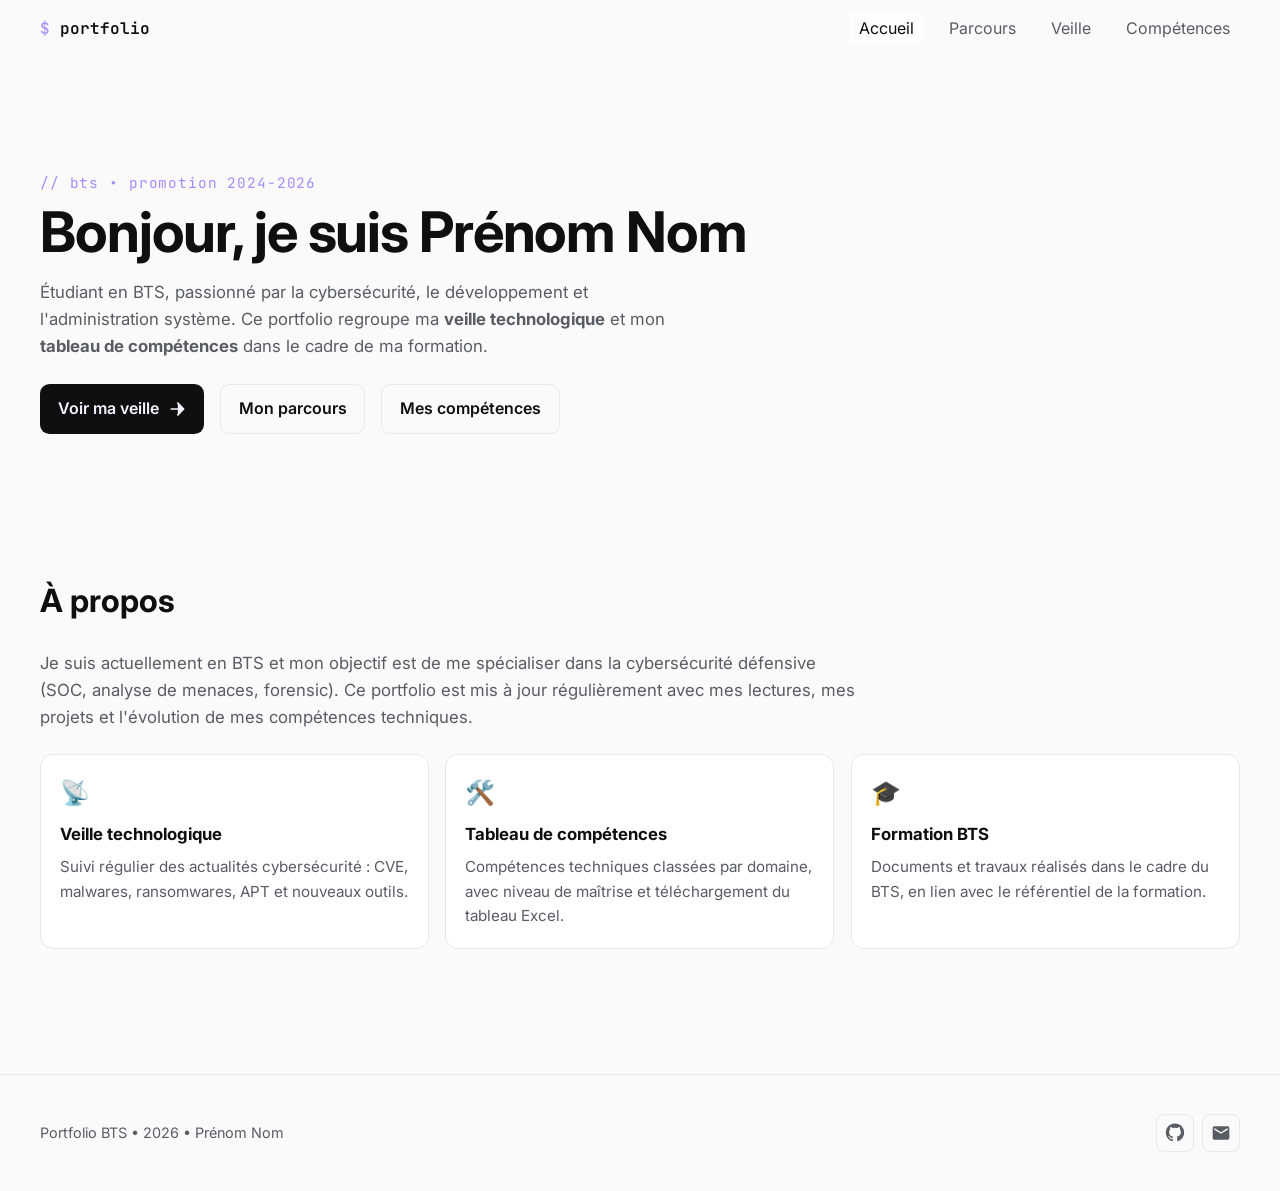
==== index.html @ cbd456f0 "Add files via upload" ====
<!DOCTYPE html>
<html lang="fr">
<head>
  <meta charset="utf-8">
  <meta name="viewport" content="width=device-width, initial-scale=1">
  <title>Portfolio BTS – Accueil</title>
  <meta name="description" content="Portfolio BTS SIO/CIEL – présentation, veille technologique et compétences.">
  <link href="https://fonts.googleapis.com/css2?family=Inter:wght@300;400;600;700&family=JetBrains+Mono:wght@400;600;700&display=swap" rel="stylesheet">
  <link rel="stylesheet" href="assets/css/style.css">
</head>
<body>
  <header class="site-header">
    <div class="container header-inner">
      <a class="brand" href="index.html">portfolio</a>
      <nav class="nav" aria-label="Navigation principale">
        <button class="nav-toggle" aria-expanded="false" aria-controls="nav-list" aria-label="Menu">☰</button>
        <ul id="nav-list" class="nav-list">
          <li><a class="active" href="index.html">Accueil</a></li>
          <li><a href="parcours.html">Parcours</a></li>
          <li><a href="veille.html">Veille</a></li>
          <li><a href="competences.html">Compétences</a></li>
        </ul>
      </nav>
    </div>
  </header>

  <main>
    <section class="section hero">
      <div class="container">
        <p class="kicker reveal">// bts • promotion 2024-2026</p>
        <h1 class="hero-title reveal">Bonjour, je suis <strong>Prénom Nom</strong></h1>
        <p class="hero-subtitle reveal delay-1">
          Étudiant en BTS, passionné par la cybersécurité, le développement et l'administration système.
          Ce portfolio regroupe ma <strong>veille technologique</strong> et mon <strong>tableau de compétences</strong>
          dans le cadre de ma formation.
        </p>
        <div class="hero-cta reveal delay-2">
          <a class="button" href="veille.html">
            Voir ma veille
            <svg class="icon" viewBox="0 0 24 24" aria-hidden="true"><path d="M5 12h14M13 5l7 7-7 7" stroke="currentColor" stroke-width="2" fill="none" stroke-linecap="round" stroke-linejoin="round"/></svg>
          </a>
          <a class="button-outline" href="parcours.html">
            Mon parcours
          </a>
          <a class="button-outline" href="competences.html">
            Mes compétences
          </a>
        </div>
      </div>
    </section>

    <section class="section">
      <div class="container">
        <h2 class="section-title reveal">À propos</h2>
        <p class="hero-subtitle reveal" style="max-width:75ch;">
          Je suis actuellement en BTS et mon objectif est de me spécialiser dans la cybersécurité défensive
          (SOC, analyse de menaces, forensic). Ce portfolio est mis à jour régulièrement avec
          mes lectures, mes projets et l'évolution de mes compétences techniques.
        </p>

        <div class="summary-grid">
          <article class="summary-card reveal">
            <span class="icon-emoji">📡</span>
            <h3>Veille technologique</h3>
            <p>Suivi régulier des actualités cybersécurité : CVE, malwares, ransomwares, APT et nouveaux outils.</p>
          </article>
          <article class="summary-card reveal delay-1">
            <span class="icon-emoji">🛠️</span>
            <h3>Tableau de compétences</h3>
            <p>Compétences techniques classées par domaine, avec niveau de maîtrise et téléchargement du tableau Excel.</p>
          </article>
          <article class="summary-card reveal delay-2">
            <span class="icon-emoji">🎓</span>
            <h3>Formation BTS</h3>
            <p>Documents et travaux réalisés dans le cadre du BTS, en lien avec le référentiel de la formation.</p>
          </article>
        </div>
      </div>
    </section>
  </main>

  <footer class="site-footer">
    <div class="container footer-inner">
      <p>Portfolio BTS • <span id="year"></span> • Prénom Nom</p>
      <ul class="footer-social" aria-label="Liens">
        <li>
          <a class="social-link" href="https://github.com/" target="_blank" rel="noopener noreferrer" aria-label="GitHub">
            <svg viewBox="0 0 24 24" class="icon" aria-hidden="true"><path d="M12 .5C5.73.5.99 5.24.99 11.52c0 4.86 3.16 8.98 7.55 10.43.55.1.76-.24.76-.54 0-.27-.01-1.17-.02-2.12-3.07.67-3.72-1.31-3.72-1.31-.5-1.26-1.23-1.6-1.23-1.6-.99-.68.08-.66.08-.66 1.1.08 1.68 1.13 1.68 1.13.98 1.68 2.58 1.19 3.21.9.1-.71.38-1.19.69-1.46-2.45-.28-5.02-1.22-5.02-5.43 0-1.2.43-2.18 1.13-2.95-.11-.28-.49-1.41.11-2.94 0 0 .92-.3 3.02 1.13a10.5 10.5 0 0 1 5.5 0c2.1-1.43 3.02-1.13 3.02-1.13.6 1.53.22 2.66.11 2.94.7.77 1.13 1.75 1.13 2.95 0 4.22-2.58 5.15-5.03 5.42.39.33.73.98.73 1.98 0 1.43-.01 2.58-.01 2.94 0 .3.2.64.77.53 4.38-1.45 7.54-5.56 7.54-10.42C23 5.24 18.27.5 12 .5Z"/></svg>
          </a>
        </li>
        <li>
          <a class="social-link" href="mailto:contact@example.com" aria-label="Email">
            <svg viewBox="0 0 24 24" class="icon" aria-hidden="true"><path d="M20 4H4a2 2 0 0 0-2 2v12a2 2 0 0 0 2 2h16a2 2 0 0 0 2-2V6a2 2 0 0 0-2-2Zm0 4-8 5L4 8V6l8 5 8-5v2Z"/></svg>
          </a>
        </li>
      </ul>
    </div>
  </footer>

  <script src="assets/js/main.js" defer></script>
</body>
</html>
---- assets/css/style.css ----
:root {
  --bg: #0f0f10;
  --surface: #171719;
  --surface-hover: #1e1e1e;
  --text: #e7e7e9;
  --muted: #a1a1aa;
  --border: #202025;
  --accent: #a855f7;
  --accent-contrast: #0a0a0b;
  color-scheme: dark light;
}

@media (prefers-color-scheme: light) {
  :root {
    --bg: #fafafa;
    --surface: #ffffff;
    --surface-hover: #f5f5f5;
    --text: #0f0f10;
    --muted: #585c63;
    --border: #e6e7eb;
    --accent: #a78bfa;
    --accent-contrast: #f5f3ff;
  }
}

* { box-sizing: border-box; }
html:focus-within { scroll-behavior: smooth; }

body {
  margin: 0;
  font-family: Inter, ui-sans-serif, system-ui, -apple-system, "Segoe UI", Roboto, sans-serif;
  line-height: 1.6;
  background: var(--bg);
  color: var(--text);
  -webkit-font-smoothing: antialiased;
}

img, svg { display: block; max-width: 100%; }

.container { width: min(1200px, 100% - 2rem); margin-inline: auto; }
.container.narrow { width: min(900px, 100% - 2rem); margin-inline: auto; }

.section { padding-block: clamp(2.5rem, 6vw, 5rem); }
.section-title { font-size: clamp(1.4rem, 1.2rem + 1vw, 2rem); margin: 0 0 1.5rem; }

/* Header */
.site-header {
  position: sticky;
  top: 0;
  z-index: 50;
  backdrop-filter: saturate(140%) blur(8px);
  background: color-mix(in oklab, var(--bg) 80%, transparent);
  border-bottom: 1px solid transparent;
  transition: border-bottom-color .2s ease;
}
.site-header.is-scrolled { border-bottom-color: var(--border); }
.header-inner {
  display: flex; align-items: center; justify-content: space-between; padding-block: 1rem;
}
.brand {
  color: var(--text); text-decoration: none; font-weight: 600;
  font-family: "JetBrains Mono", ui-monospace, monospace;
}
.brand::before { content: "$ "; color: var(--accent); opacity: .9; }

.nav-list { display: flex; gap: 1rem; list-style: none; padding: 0; margin: 0; }
.nav-list a { color: var(--muted); text-decoration: none; padding: .4rem .6rem; border-radius: .4rem; }
.nav-list a:hover, .nav-list a.active { color: var(--text); background: color-mix(in oklab, var(--surface) 70%, transparent); }
.nav-toggle { display: none; background: transparent; border: 1px solid var(--border); color: var(--text); padding: .4rem .6rem; border-radius: .4rem; cursor: pointer; }

@media (max-width: 720px) {
  .nav-toggle { display: inline-flex; align-items: center; justify-content: center; }
  .nav-list { position: absolute; right: 1rem; top: calc(100% + .5rem); background: var(--surface); border: 1px solid var(--border); border-radius: .6rem; padding: .5rem; display: none; flex-direction: column; min-width: 200px; }
  .nav-list.open { display: flex; }
}

/* Hero */
.hero { padding-block: clamp(3rem, 10vw, 7rem) clamp(2rem, 6vw, 4rem); position: relative; }
.hero-title { font-size: clamp(2rem, 2rem + 2vw, 3.5rem); line-height: 1.1; margin: 0 0 1rem; letter-spacing: -0.02em; }
.hero-subtitle { color: var(--muted); margin: 0 0 1.5rem; max-width: 60ch; font-size: 1.05rem; }
.hero-cta { display: flex; gap: 1rem; flex-wrap: wrap; }
.kicker {
  font-family: "JetBrains Mono", monospace;
  color: var(--accent); text-transform: lowercase; letter-spacing: .06em;
  margin: 0 0 .5rem; font-size: .9rem;
}

.button {
  background: var(--text); color: var(--accent-contrast); border: none;
  padding: .75rem 1.1rem; border-radius: .6rem; font-weight: 600;
  text-decoration: none; transition: transform .2s ease, background .2s ease;
  display: inline-flex; align-items: center; gap: .5rem;
}
.button:hover { transform: translateY(-1px); background: color-mix(in oklab, var(--text) 90%, var(--accent)); }
.button-outline {
  background: transparent; color: var(--text);
  border: 1px solid var(--border); padding: .7rem 1.1rem; border-radius: .6rem;
  font-weight: 600; text-decoration: none; display: inline-flex; align-items: center; gap: .5rem;
  transition: border-color .2s ease, background .2s ease;
}
.button-outline:hover { border-color: var(--accent); background: var(--surface-hover); }

/* About summary cards */
.summary-grid {
  display: grid; grid-template-columns: repeat(3, minmax(0,1fr)); gap: 1rem; margin-top: 1.5rem;
}
@media (max-width: 900px) { .summary-grid { grid-template-columns: 1fr; } }
.summary-card {
  background: var(--surface); border: 1px solid var(--border);
  border-radius: .8rem; padding: 1.2rem;
  transition: border-color .2s ease, transform .2s ease;
}
.summary-card:hover { border-color: color-mix(in oklab, var(--border), var(--accent)); transform: translateY(-2px); }
.summary-card h3 { margin: 0 0 .5rem; font-size: 1.05rem; }
.summary-card p { margin: 0; color: var(--muted); font-size: .95rem; }
.summary-card .icon-emoji { font-size: 1.5rem; margin-bottom: .5rem; display: block; }

/* Footer */
.site-footer { padding-block: 2rem; border-top: 1px solid var(--border); color: var(--muted); font-size: .9rem; margin-top: 3rem; }
.footer-inner { display: flex; align-items: center; justify-content: space-between; gap: 1rem; flex-wrap: wrap; }
.footer-social { list-style: none; display: flex; gap: .5rem; margin: 0; padding: 0; }
.social-link {
  width: 38px; height: 38px; display: inline-flex; align-items: center; justify-content: center;
  border: 1px solid var(--border); border-radius: .5rem; color: var(--muted);
  text-decoration: none; transition: border-color .2s ease, color .2s ease, transform .2s ease;
}
.social-link:hover { color: var(--text); border-color: var(--accent); transform: translateY(-1.5px); }
.icon { width: 20px; height: 20px; }
.icon path { fill: currentColor; }

/* === VEILLE PAGE === */
.veille-intro { color: var(--muted); max-width: 70ch; margin: 0 0 1rem; }

.filters { display: flex; gap: .5rem; flex-wrap: wrap; margin: 1.5rem 0; }
.filter-btn {
  background: transparent; color: var(--muted); border: 1px solid var(--border);
  padding: .4rem .9rem; border-radius: 999px; font-size: .85rem; cursor: pointer;
  font-family: "JetBrains Mono", monospace; transition: all .2s ease;
}
.filter-btn:hover { color: var(--text); border-color: var(--accent); }
.filter-btn.active { color: var(--accent-contrast); background: var(--accent); border-color: var(--accent); }

.news-grid { display: grid; grid-template-columns: repeat(2, minmax(0,1fr)); gap: 1.25rem; }
@media (max-width: 900px) { .news-grid { grid-template-columns: 1fr; } }

.news-card {
  background: var(--surface); border: 1px solid var(--border);
  border-radius: .8rem; padding: 1.25rem; display: flex; flex-direction: column;
  transition: border-color .2s ease, transform .2s ease;
}
.news-card:hover { border-color: color-mix(in oklab, var(--border), var(--accent)); transform: translateY(-2px); }
.news-meta { display: flex; gap: .75rem; align-items: center; margin-bottom: .5rem; flex-wrap: wrap; }
.news-date { font-family: "JetBrains Mono", monospace; font-size: .8rem; color: var(--muted); }
.news-tag {
  font-family: "JetBrains Mono", monospace; font-size: .7rem;
  text-transform: uppercase; letter-spacing: .05em;
  padding: .2rem .55rem; border-radius: 999px;
  border: 1px solid var(--border); color: var(--muted);
}
.news-tag.cve { border-left: 2px solid #dc2626; }
.news-tag.malware { border-left: 2px solid #ea580c; }
.news-tag.ransomware { border-left: 2px solid #f59e0b; }
.news-tag.apt { border-left: 2px solid #a855f7; }
.news-tag.outil { border-left: 2px solid #10b981; }
.news-tag.actualite { border-left: 2px solid #3b82f6; }

.news-card h3 { margin: 0 0 .5rem; font-size: 1.1rem; line-height: 1.35; }
.news-card p { margin: 0 0 1rem; color: var(--muted); font-size: .95rem; flex: 1; }
.news-source {
  display: inline-flex; align-items: center; gap: .35rem;
  color: var(--accent); text-decoration: none; font-size: .9rem; font-weight: 600;
  margin-top: auto;
}
.news-source:hover { text-decoration: underline; }

/* === COMPETENCES PAGE === */
.competences-actions { display: flex; gap: .75rem; flex-wrap: wrap; margin: 1.5rem 0 2rem; }

.skills-table-wrap { overflow-x: auto; border: 1px solid var(--border); border-radius: .8rem; background: var(--surface); }
.skills-table { width: 100%; border-collapse: collapse; font-size: .95rem; }
.skills-table thead { background: color-mix(in oklab, var(--bg) 70%, var(--surface)); }
.skills-table th {
  text-align: left; padding: .9rem 1rem; font-weight: 600;
  font-family: "JetBrains Mono", monospace; font-size: .85rem;
  text-transform: uppercase; letter-spacing: .05em; color: var(--muted);
  border-bottom: 1px solid var(--border);
}
.skills-table td { padding: .85rem 1rem; border-bottom: 1px solid var(--border); vertical-align: top; }
.skills-table tbody tr:last-child td { border-bottom: none; }
.skills-table tbody tr:hover { background: color-mix(in oklab, var(--surface-hover) 50%, transparent); }

.skill-name { font-weight: 600; color: var(--text); }
.skill-cat {
  display: inline-block; padding: .15rem .55rem; border-radius: 999px;
  border: 1px solid var(--border); font-family: "JetBrains Mono", monospace;
  font-size: .75rem; color: var(--muted); white-space: nowrap;
}
.skill-cat.systeme { border-left: 2px solid #3b82f6; }
.skill-cat.reseau { border-left: 2px solid #10b981; }
.skill-cat.dev { border-left: 2px solid #a855f7; }
.skill-cat.secu { border-left: 2px solid #dc2626; }
.skill-cat.bdd { border-left: 2px solid #f59e0b; }
.skill-cat.outil { border-left: 2px solid #14b8a6; }

.level-bar { display: flex; align-items: center; gap: .6rem; }
.level-dots { display: inline-flex; gap: 3px; }
.level-dot {
  width: 14px; height: 8px; border-radius: 2px;
  background: color-mix(in oklab, var(--border) 80%, transparent);
}
.level-dot.filled { background: var(--accent); }
.level-text { font-family: "JetBrains Mono", monospace; font-size: .75rem; color: var(--muted); min-width: 60px; }

@media (max-width: 700px) {
  .skills-table th, .skills-table td { padding: .65rem .6rem; font-size: .85rem; }
  .level-text { display: none; }
}

/* === PARCOURS PAGE === */
.timeline {
  position: relative;
  margin: 2rem 0 0;
  padding-left: 2rem;
  border-left: 2px solid var(--border);
}
.timeline-item {
  position: relative;
  padding: 0 0 2rem 1.5rem;
}
.timeline-item:last-child { padding-bottom: 0; }
.timeline-item::before {
  content: "";
  position: absolute;
  left: -2.55rem;
  top: .35rem;
  width: 14px; height: 14px;
  border-radius: 50%;
  background: var(--bg);
  border: 3px solid var(--accent);
  box-shadow: 0 0 0 4px color-mix(in oklab, var(--accent) 18%, transparent);
}
.timeline-item.current::before {
  background: var(--accent);
  animation: pulse 2.4s ease-in-out infinite;
}
@keyframes pulse {
  0%, 100% { box-shadow: 0 0 0 4px color-mix(in oklab, var(--accent) 18%, transparent); }
  50%      { box-shadow: 0 0 0 9px color-mix(in oklab, var(--accent) 8%, transparent); }
}
.timeline-date {
  font-family: "JetBrains Mono", monospace;
  font-size: .8rem;
  color: var(--accent);
  text-transform: uppercase;
  letter-spacing: .05em;
  margin: 0 0 .35rem;
}
.timeline-title { margin: 0 0 .25rem; font-size: 1.15rem; }
.timeline-place { color: var(--muted); font-size: .9rem; margin: 0 0 .65rem; font-style: italic; }
.timeline-desc { margin: 0 0 .65rem; color: var(--text); font-size: .95rem; line-height: 1.6; }
.timeline-tags { display: flex; flex-wrap: wrap; gap: .4rem; list-style: none; padding: 0; margin: .5rem 0 0; }
.timeline-tags li {
  font-family: "JetBrains Mono", monospace;
  font-size: .72rem;
  border: 1px solid var(--border);
  color: var(--muted);
  padding: .2rem .55rem;
  border-radius: 999px;
}

.parcours-tabs {
  display: flex; gap: .5rem; flex-wrap: wrap; margin: 1.5rem 0;
  border-bottom: 1px solid var(--border);
}
.tab-btn {
  background: transparent; color: var(--muted); border: none;
  padding: .65rem 1rem; cursor: pointer;
  font-family: "JetBrains Mono", monospace; font-size: .85rem;
  border-bottom: 2px solid transparent; margin-bottom: -1px;
  transition: color .2s ease, border-color .2s ease;
}
.tab-btn:hover { color: var(--text); }
.tab-btn.active { color: var(--accent); border-bottom-color: var(--accent); }

.tab-panel { display: none; }
.tab-panel.active { display: block; animation: fadeIn .3s ease; }
@keyframes fadeIn { from { opacity: 0; transform: translateY(6px); } to { opacity: 1; transform: none; } }

/* Reveal animations */
.reveal { opacity: 0; transform: translateY(12px); will-change: transform, opacity; }
.reveal.in-view { opacity: 1; transform: translateY(0); transition: transform .6s cubic-bezier(.22,1,.36,1), opacity .6s ease; }
.delay-1 { transition-delay: .08s; }
.delay-2 { transition-delay: .16s; }

@media (prefers-reduced-motion: reduce) {
  html:focus-within { scroll-behavior: auto; }
  .reveal, .reveal.in-view { opacity: 1; transform: none; transition: none; }
}
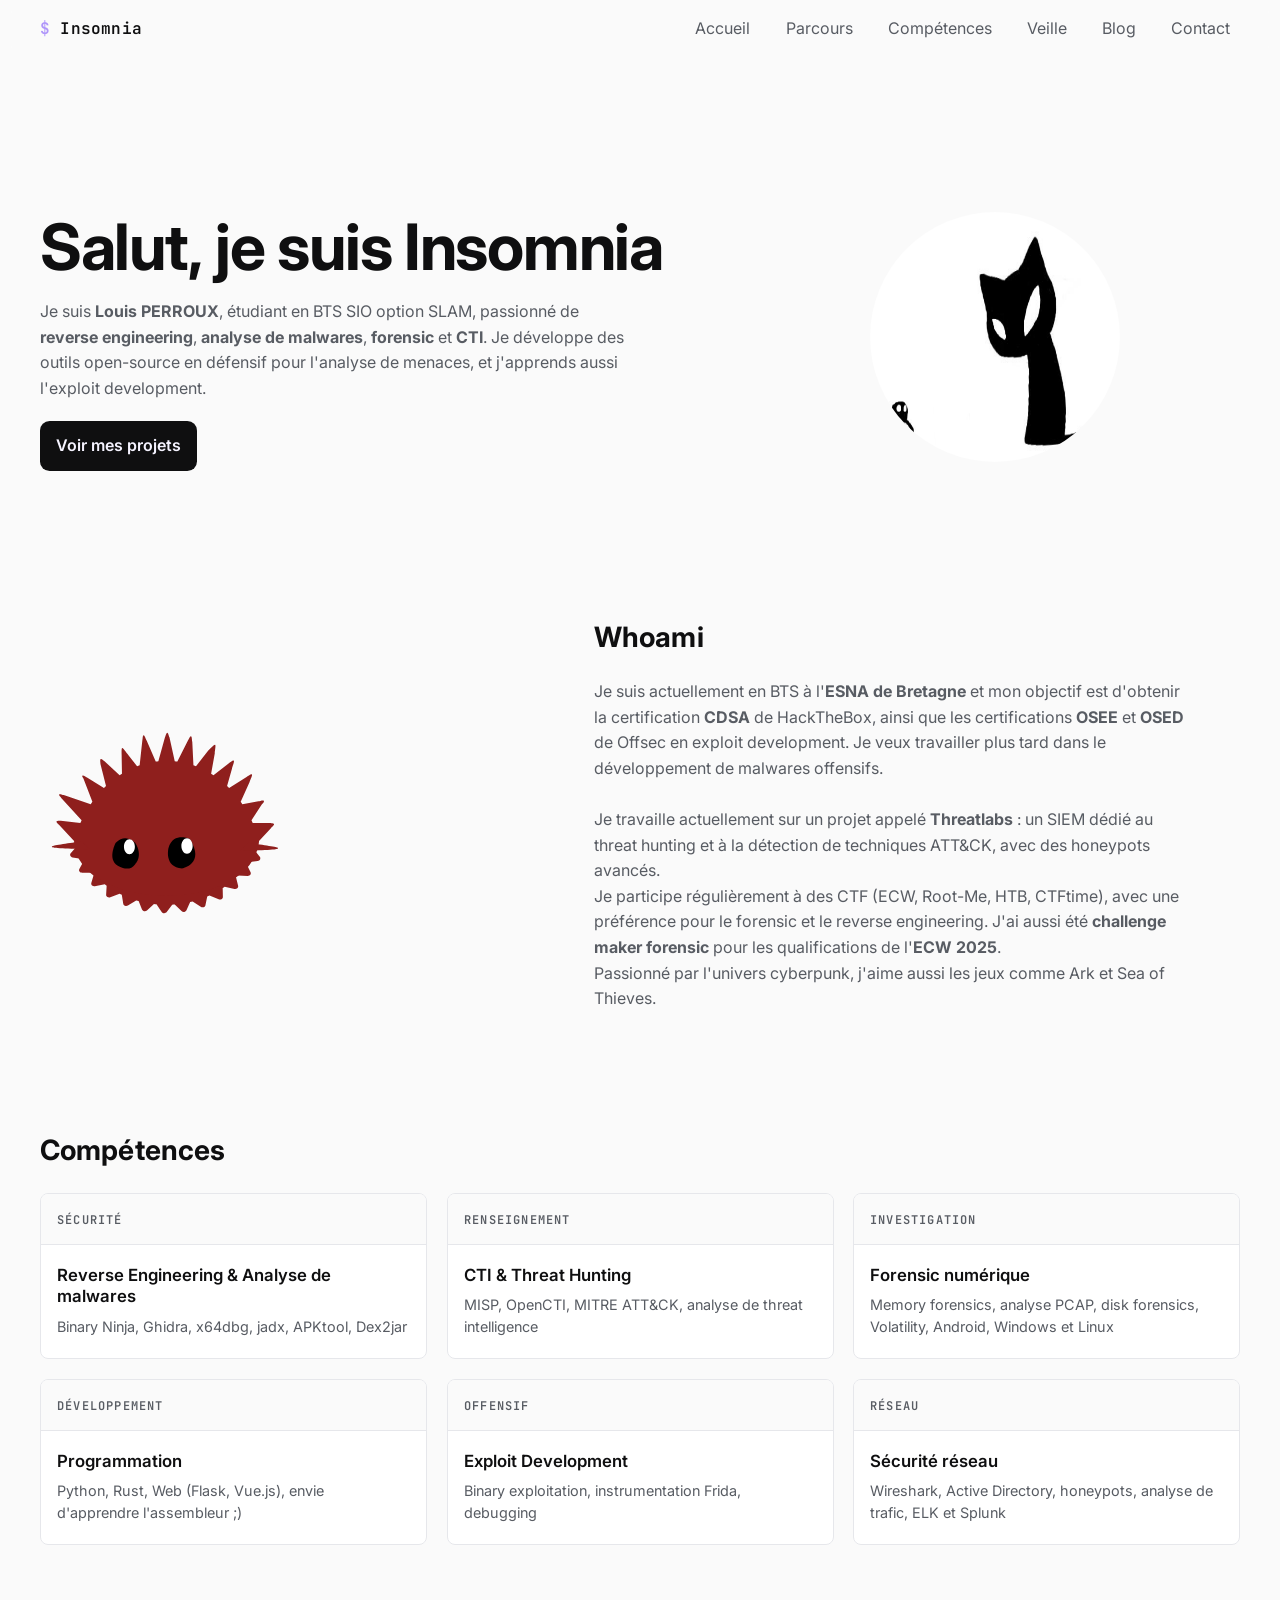
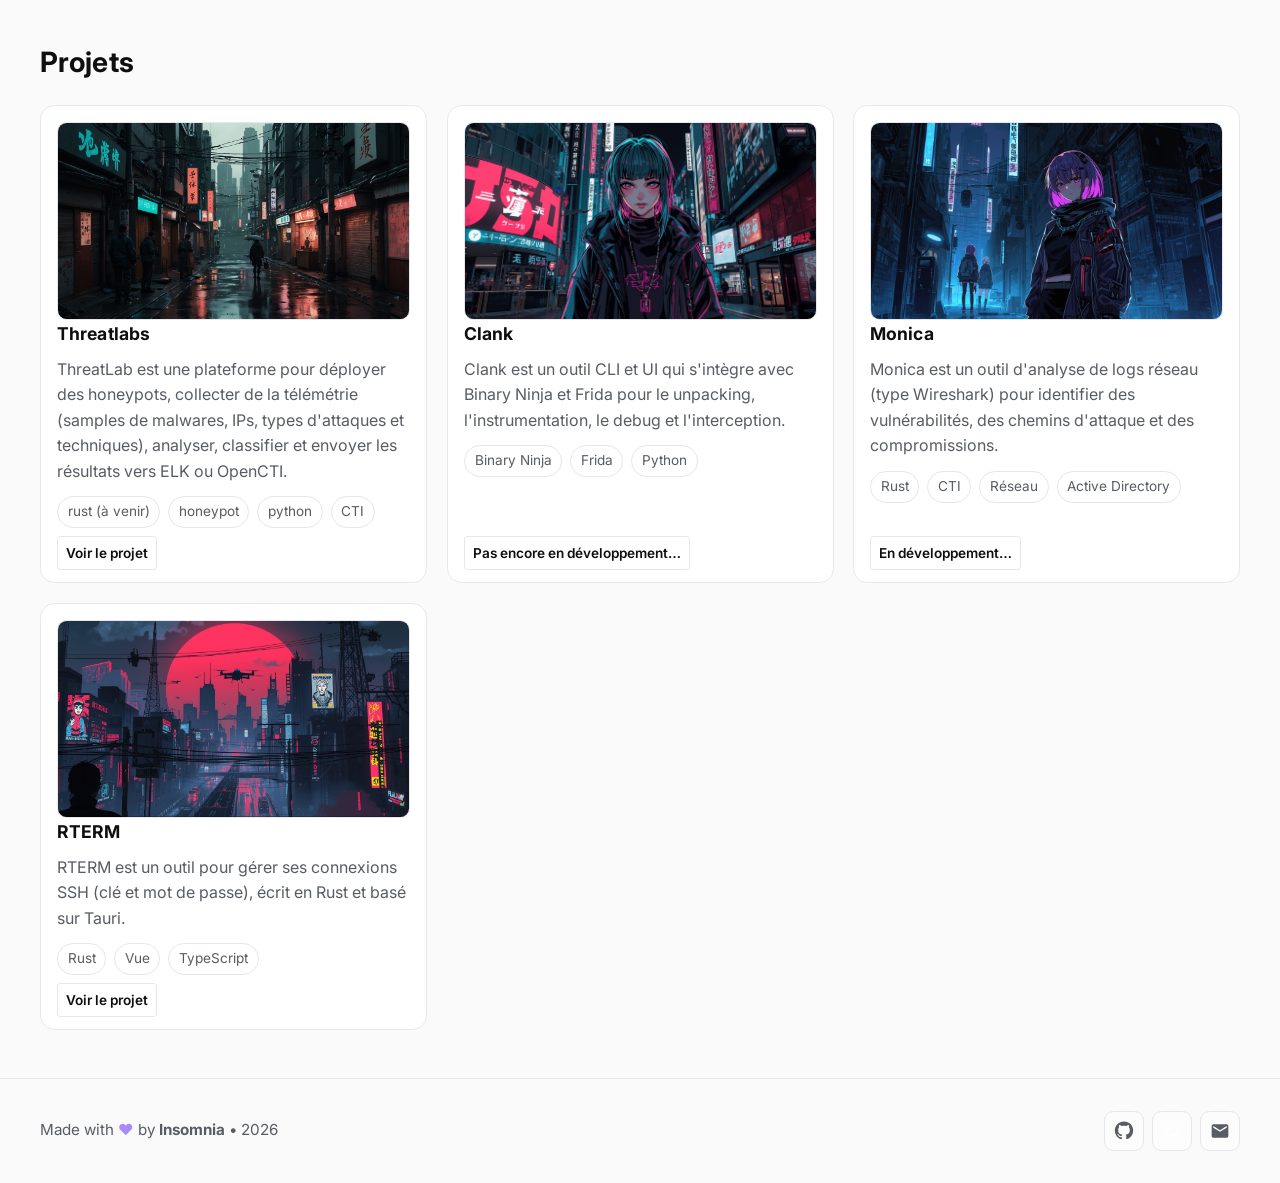
==== commit 50be9ef8: "feat: refonte FR + veille RSS automatisée - Refonte complète du portfolio basée sur 0xinsomnia.me, e" ====
--- a/index.html
+++ b/index.html
@@ -3,97 +3,210 @@
 <head>
   <meta charset="utf-8">
   <meta name="viewport" content="width=device-width, initial-scale=1">
-  <title>Portfolio BTS – Accueil</title>
-  <meta name="description" content="Portfolio BTS SIO/CIEL – présentation, veille technologique et compétences.">
+  <title>Portfolio – Louis PERROUX</title>
+  <meta name="description" content="Portfolio BTS SIO de Louis PERROUX – cybersécurité, reverse engineering, forensic, développement.">
+  <link rel="icon" href="assets/favicon.svg" type="image/svg+xml">
   <link href="https://fonts.googleapis.com/css2?family=Inter:wght@300;400;600;700&family=JetBrains+Mono:wght@400;600;700&display=swap" rel="stylesheet">
   <link rel="stylesheet" href="assets/css/style.css">
 </head>
 <body>
   <header class="site-header">
     <div class="container header-inner">
-      <a class="brand" href="index.html">portfolio</a>
+      <a class="brand" href="index.html" aria-label="Accueil">Insomnia</a>
       <nav class="nav" aria-label="Navigation principale">
         <button class="nav-toggle" aria-expanded="false" aria-controls="nav-list" aria-label="Menu">☰</button>
         <ul id="nav-list" class="nav-list">
-          <li><a class="active" href="index.html">Accueil</a></li>
+          <li><a href="index.html">Accueil</a></li>
           <li><a href="parcours.html">Parcours</a></li>
+          <li><a href="competences.html">Compétences</a></li>
           <li><a href="veille.html">Veille</a></li>
-          <li><a href="competences.html">Compétences</a></li>
+          <li><a href="blog.html">Blog</a></li>
+          <li><a href="mailto:insomnia@0xinsomnia.me">Contact</a></li>
         </ul>
       </nav>
     </div>
   </header>
 
-  <main>
-    <section class="section hero">
-      <div class="container">
-        <p class="kicker reveal">// bts • promotion 2024-2026</p>
-        <h1 class="hero-title reveal">Bonjour, je suis <strong>Prénom Nom</strong></h1>
+  <section id="hero" class="section hero flex-row">
+    <div class="container">
+      <h1 class="hero-title reveal" data-animate="letters">Salut, je suis Insomnia</h1>
+      <p class="hero-subtitle reveal delay-1">
+        Je suis <strong>Louis PERROUX</strong>, étudiant en BTS SIO option SLAM, passionné de
+        <strong>reverse engineering</strong>, <strong>analyse de malwares</strong>,
+        <strong>forensic</strong> et <strong>CTI</strong>. Je développe des outils open-source
+        en défensif pour l'analyse de menaces, et j'apprends aussi l'exploit development.
+      </p>
+      <div class="hero-cta reveal delay-2">
+        <a class="button" href="#work">Voir mes projets</a>
+      </div>
+    </div>
+    <img src="assets/img/black-cat-gif-downsized_large-4.gif" alt="Insomnia" loading="lazy" class="hero-avatar">
+  </section>
+
+  <section id="Whoami" class="section whoami-section">
+    <div class="container whoami-container">
+      <img src="assets/img/corro.svg" alt="corro" loading="lazy" class="whoami-avatar">
+      <div class="whoami-content">
+        <h2 class="section-title">Whoami</h2>
         <p class="hero-subtitle reveal delay-1">
-          Étudiant en BTS, passionné par la cybersécurité, le développement et l'administration système.
-          Ce portfolio regroupe ma <strong>veille technologique</strong> et mon <strong>tableau de compétences</strong>
-          dans le cadre de ma formation.
+          Je suis actuellement en BTS à l'<strong>ESNA de Bretagne</strong> et mon objectif est d'obtenir
+          la certification <strong>CDSA</strong> de HackTheBox, ainsi que les certifications
+          <strong>OSEE</strong> et <strong>OSED</strong> de Offsec en exploit development.
+          Je veux travailler plus tard dans le développement de malwares offensifs.<br><br>
+          Je travaille actuellement sur un projet appelé <strong>Threatlabs</strong> :
+          un SIEM dédié au threat hunting et à la détection de techniques ATT&amp;CK,
+          avec des honeypots avancés.<br>
+          Je participe régulièrement à des CTF (ECW, Root-Me, HTB, CTFtime), avec une préférence
+          pour le forensic et le reverse engineering. J'ai aussi été <strong>challenge maker forensic</strong>
+          pour les qualifications de l'<strong>ECW 2025</strong>.<br>
+          Passionné par l'univers cyberpunk, j'aime aussi les jeux comme Ark et Sea of Thieves.
         </p>
-        <div class="hero-cta reveal delay-2">
-          <a class="button" href="veille.html">
-            Voir ma veille
-            <svg class="icon" viewBox="0 0 24 24" aria-hidden="true"><path d="M5 12h14M13 5l7 7-7 7" stroke="currentColor" stroke-width="2" fill="none" stroke-linecap="round" stroke-linejoin="round"/></svg>
-          </a>
-          <a class="button-outline" href="parcours.html">
-            Mon parcours
-          </a>
-          <a class="button-outline" href="competences.html">
-            Mes compétences
-          </a>
-        </div>
-      </div>
-    </section>
-
-    <section class="section">
-      <div class="container">
-        <h2 class="section-title reveal">À propos</h2>
-        <p class="hero-subtitle reveal" style="max-width:75ch;">
-          Je suis actuellement en BTS et mon objectif est de me spécialiser dans la cybersécurité défensive
-          (SOC, analyse de menaces, forensic). Ce portfolio est mis à jour régulièrement avec
-          mes lectures, mes projets et l'évolution de mes compétences techniques.
-        </p>
-
-        <div class="summary-grid">
-          <article class="summary-card reveal">
-            <span class="icon-emoji">📡</span>
-            <h3>Veille technologique</h3>
-            <p>Suivi régulier des actualités cybersécurité : CVE, malwares, ransomwares, APT et nouveaux outils.</p>
-          </article>
-          <article class="summary-card reveal delay-1">
-            <span class="icon-emoji">🛠️</span>
-            <h3>Tableau de compétences</h3>
-            <p>Compétences techniques classées par domaine, avec niveau de maîtrise et téléchargement du tableau Excel.</p>
-          </article>
-          <article class="summary-card reveal delay-2">
-            <span class="icon-emoji">🎓</span>
-            <h3>Formation BTS</h3>
-            <p>Documents et travaux réalisés dans le cadre du BTS, en lien avec le référentiel de la formation.</p>
-          </article>
-        </div>
-      </div>
-    </section>
-  </main>
-
-  <footer class="site-footer">
+      </div>
+    </div>
+  </section>
+
+  <section id="skills" class="section skills">
+    <div class="container">
+      <h2 class="section-title">Compétences</h2>
+      <div class="skills-grid">
+        <article class="skill-card reveal">
+          <div class="skill-banner"><span class="skill-category">Sécurité</span></div>
+          <div class="skill-content">
+            <h3>Reverse Engineering &amp; Analyse de malwares</h3>
+            <p>Binary Ninja, Ghidra, x64dbg, jadx, APKtool, Dex2jar</p>
+          </div>
+        </article>
+        <article class="skill-card reveal delay-1">
+          <div class="skill-banner"><span class="skill-category">Renseignement</span></div>
+          <div class="skill-content">
+            <h3>CTI &amp; Threat Hunting</h3>
+            <p>MISP, OpenCTI, MITRE ATT&amp;CK, analyse de threat intelligence</p>
+          </div>
+        </article>
+        <article class="skill-card reveal delay-2">
+          <div class="skill-banner"><span class="skill-category">Investigation</span></div>
+          <div class="skill-content">
+            <h3>Forensic numérique</h3>
+            <p>Memory forensics, analyse PCAP, disk forensics, Volatility, Android, Windows et Linux</p>
+          </div>
+        </article>
+        <article class="skill-card reveal">
+          <div class="skill-banner"><span class="skill-category">Développement</span></div>
+          <div class="skill-content">
+            <h3>Programmation</h3>
+            <p>Python, Rust, Web (Flask, Vue.js), envie d'apprendre l'assembleur ;)</p>
+          </div>
+        </article>
+        <article class="skill-card reveal delay-1">
+          <div class="skill-banner"><span class="skill-category">Offensif</span></div>
+          <div class="skill-content">
+            <h3>Exploit Development</h3>
+            <p>Binary exploitation, instrumentation Frida, debugging</p>
+          </div>
+        </article>
+        <article class="skill-card reveal delay-2">
+          <div class="skill-banner"><span class="skill-category">Réseau</span></div>
+          <div class="skill-content">
+            <h3>Sécurité réseau</h3>
+            <p>Wireshark, Active Directory, honeypots, analyse de trafic, ELK et Splunk</p>
+          </div>
+        </article>
+      </div>
+    </div>
+  </section>
+
+  <section id="work" class="section work">
+    <div class="container">
+      <h2 class="section-title">Projets</h2>
+      <div class="grid">
+        <article class="card reveal">
+          <figure class="card-banner">
+            <img src="assets/img/banner_threatlab.jpg" loading="lazy" alt="Threatlabs">
+          </figure>
+          <h3>Threatlabs</h3>
+          <p>ThreatLab est une plateforme pour déployer des honeypots, collecter de la télémétrie
+            (samples de malwares, IPs, types d'attaques et techniques), analyser, classifier
+            et envoyer les résultats vers ELK ou OpenCTI.</p>
+          <ul class="tags" aria-label="Technologies">
+            <li>rust (à venir)</li><li>honeypot</li><li>python</li><li>CTI</li>
+          </ul>
+          <div class="actions">
+            <a href="https://github.com/nowzee/Threatlab" target="_blank" rel="noopener">Voir le projet</a>
+          </div>
+        </article>
+
+        <article class="card reveal delay-1">
+          <figure class="card-banner">
+            <img src="assets/img/reverse_banner.jpg" loading="lazy" alt="Clank">
+          </figure>
+          <h3>Clank</h3>
+          <p>Clank est un outil CLI et UI qui s'intègre avec Binary Ninja et Frida pour le unpacking,
+            l'instrumentation, le debug et l'interception.</p>
+          <ul class="tags" aria-label="Outils">
+            <li>Binary Ninja</li><li>Frida</li><li>Python</li>
+          </ul>
+          <div class="actions">
+            <a href="#">Pas encore en développement…</a>
+          </div>
+        </article>
+
+        <article class="card reveal delay-2">
+          <figure class="card-banner">
+            <img src="assets/img/Monica.jpg" alt="Monica" loading="lazy">
+          </figure>
+          <h3>Monica</h3>
+          <p>Monica est un outil d'analyse de logs réseau (type Wireshark) pour identifier
+            des vulnérabilités, des chemins d'attaque et des compromissions.</p>
+          <ul class="tags" aria-label="Stack">
+            <li>Rust</li><li>CTI</li><li>Réseau</li><li>Active Directory</li>
+          </ul>
+          <div class="actions">
+            <a href="#" aria-label="Monica">En développement…</a>
+          </div>
+        </article>
+
+        <article class="card reveal delay-2">
+          <figure class="card-banner">
+            <img src="assets/img/rterm_banner.png" alt="RTERM" loading="lazy">
+          </figure>
+          <h3>RTERM</h3>
+          <p>RTERM est un outil pour gérer ses connexions SSH (clé et mot de passe),
+            écrit en Rust et basé sur Tauri.</p>
+          <ul class="tags" aria-label="Stack">
+            <li>Rust</li><li>Vue</li><li>TypeScript</li>
+          </ul>
+          <div class="actions">
+            <a href="https://github.com/nowzee/RTerm" target="_blank" rel="noopener" aria-label="rterm">Voir le projet</a>
+          </div>
+        </article>
+      </div>
+    </div>
+  </section>
+
+  <footer class="site-footer" role="contentinfo">
     <div class="container footer-inner">
-      <p>Portfolio BTS • <span id="year"></span> • Prénom Nom</p>
-      <ul class="footer-social" aria-label="Liens">
-        <li>
-          <a class="social-link" href="https://github.com/" target="_blank" rel="noopener noreferrer" aria-label="GitHub">
-            <svg viewBox="0 0 24 24" class="icon" aria-hidden="true"><path d="M12 .5C5.73.5.99 5.24.99 11.52c0 4.86 3.16 8.98 7.55 10.43.55.1.76-.24.76-.54 0-.27-.01-1.17-.02-2.12-3.07.67-3.72-1.31-3.72-1.31-.5-1.26-1.23-1.6-1.23-1.6-.99-.68.08-.66.08-.66 1.1.08 1.68 1.13 1.68 1.13.98 1.68 2.58 1.19 3.21.9.1-.71.38-1.19.69-1.46-2.45-.28-5.02-1.22-5.02-5.43 0-1.2.43-2.18 1.13-2.95-.11-.28-.49-1.41.11-2.94 0 0 .92-.3 3.02 1.13a10.5 10.5 0 0 1 5.5 0c2.1-1.43 3.02-1.13 3.02-1.13.6 1.53.22 2.66.11 2.94.7.77 1.13 1.75 1.13 2.95 0 4.22-2.58 5.15-5.03 5.42.39.33.73.98.73 1.98 0 1.43-.01 2.58-.01 2.94 0 .3.2.64.77.53 4.38-1.45 7.54-5.56 7.54-10.42C23 5.24 18.27.5 12 .5Z"/></svg>
-          </a>
-        </li>
-        <li>
-          <a class="social-link" href="mailto:contact@example.com" aria-label="Email">
-            <svg viewBox="0 0 24 24" class="icon" aria-hidden="true"><path d="M20 4H4a2 2 0 0 0-2 2v12a2 2 0 0 0 2 2h16a2 2 0 0 0 2-2V6a2 2 0 0 0-2-2Zm0 4-8 5L4 8V6l8 5 8-5v2Z"/></svg>
-          </a>
-        </li>
-      </ul>
+      <div class="footer-left">
+        <p class="footer-note">Made with <span class="heart" aria-hidden="true">❤️</span> by <strong>Insomnia</strong> • <span id="year"></span></p>
+      </div>
+      <div class="footer-right">
+        <ul class="footer-social" aria-label="Réseaux sociaux et contacts">
+          <li>
+            <a class="social-link" href="https://github.com/nowzee" target="_blank" rel="noopener noreferrer" aria-label="GitHub">
+              <svg viewBox="0 0 24 24" aria-hidden="true" class="icon"><path fill="currentColor" d="M12 .5C5.73.5.99 5.24.99 11.52c0 4.86 3.16 8.98 7.55 10.43.55.1.76-.24.76-.54 0-.27-.01-1.17-.02-2.12-3.07.67-3.72-1.31-3.72-1.31-.5-1.26-1.23-1.6-1.23-1.6-.99-.68.08-.66.08-.66 1.1.08 1.68 1.13 1.68 1.13.98 1.68 2.58 1.19 3.21.9.1-.71.38-1.19.69-1.46-2.45-.28-5.02-1.22-5.02-5.43 0-1.2.43-2.18 1.13-2.95-.11-.28-.49-1.41.11-2.94 0 0 .92-.3 3.02 1.13a10.5 10.5 0 0 1 5.5 0c2.1-1.43 3.02-1.13 3.02-1.13.6 1.53.22 2.66.11 2.94.7.77 1.13 1.75 1.13 2.95 0 4.22-2.58 5.15-5.03 5.42.39.33.73.98.73 1.98 0 1.43-.01 2.58-.01 2.94 0 .3.2.64.77.53 4.38-1.45 7.54-5.56 7.54-10.42C23 5.24 18.27.5 12 .5Z"/></svg>
+            </a>
+          </li>
+          <li>
+            <a class="social-link" href="https://www.root-me.org/Open-860163" target="_blank" rel="noopener" aria-label="Root-Me">
+              <img src="assets/img/rootme.svg" alt="rootme" loading="lazy" width="24" height="24">
+            </a>
+          </li>
+          <li>
+            <a class="social-link" href="mailto:insomnia@0xinsomnia.me" aria-label="Email">
+              <svg viewBox="0 0 24 24" aria-hidden="true" class="icon"><path fill="currentColor" d="M20 4H4a2 2 0 0 0-2 2v12a2 2 0 0 0 2 2h16a2 2 0 0 0 2-2V6a2 2 0 0 0-2-2Zm0 4-8 5L4 8V6l8 5 8-5v2Z"/></svg>
+            </a>
+          </li>
+        </ul>
+      </div>
     </div>
   </footer>
 
--- a/assets/css/style.css
+++ b/assets/css/style.css
@@ -5,7 +5,7 @@
   --text: #e7e7e9;
   --muted: #a1a1aa;
   --border: #202025;
-  --accent: #a855f7;
+  --accent: #a855f7; /* violet */
   --accent-contrast: #0a0a0b;
   color-scheme: dark light;
 }
@@ -14,123 +14,1057 @@
   :root {
     --bg: #fafafa;
     --surface: #ffffff;
-    --surface-hover: #f5f5f5;
+      --surface-hover: #f5f5f5;
     --text: #0f0f10;
     --muted: #585c63;
     --border: #e6e7eb;
-    --accent: #a78bfa;
+    --accent: #a78bfa; /* violet in light mode */
     --accent-contrast: #f5f3ff;
   }
 }
 
 * { box-sizing: border-box; }
+
 html:focus-within { scroll-behavior: smooth; }
 
 body {
   margin: 0;
-  font-family: Inter, ui-sans-serif, system-ui, -apple-system, "Segoe UI", Roboto, sans-serif;
+  font-family: Inter, ui-sans-serif, system-ui, -apple-system, Segoe UI, Roboto, Helvetica, Arial, "Apple Color Emoji", "Segoe UI Emoji";
   line-height: 1.6;
   background: var(--bg);
   color: var(--text);
   -webkit-font-smoothing: antialiased;
-}
-
-img, svg { display: block; max-width: 100%; }
-
-.container { width: min(1200px, 100% - 2rem); margin-inline: auto; }
-.container.narrow { width: min(900px, 100% - 2rem); margin-inline: auto; }
-
-.section { padding-block: clamp(2.5rem, 6vw, 5rem); }
-.section-title { font-size: clamp(1.4rem, 1.2rem + 1vw, 2rem); margin: 0 0 1.5rem; }
-
-/* Header */
+  -moz-osx-font-smoothing: grayscale;
+}
+
+img, svg, video { display: block; max-width: 100%; }
+
+.skip-link {
+  position: absolute;
+  left: -9999px;
+  top: auto;
+  width: 1px;
+  height: 1px;
+  overflow: hidden;
+}
+.skip-link:focus {
+  position: fixed;
+  left: 1rem;
+  top: 1rem;
+  width: auto;
+  height: auto;
+  padding: .5rem .75rem;
+  background: var(--surface);
+  border: 1px solid var(--border);
+  border-radius: .5rem;
+  z-index: 1000;
+}
+
+.container {
+  width: min(1200px, 100% - 1rem);
+  margin-inline: auto;
+}
+.container.narrow { width: min(1100px, 100% - 2rem); }
+
+.section { padding-block: clamp(3rem, 8vw, 0rem); display: flex; }
+.section-title { font-size: clamp(1.25rem, 1.2rem + 1vw, 1.75rem); margin: 0 0 1.25rem; letter-spacing: .1px; }
+.lead { font-size: 1.125rem; color: var(--muted); }
+
 .site-header {
   position: sticky;
   top: 0;
   z-index: 50;
   backdrop-filter: saturate(140%) blur(8px);
   background: color-mix(in oklab, var(--bg) 80%, transparent);
-  border-bottom: 1px solid transparent;
+  border-bottom: 0px solid var(--border);
+    border-bottom: 1px solid transparent;
   transition: border-bottom-color .2s ease;
-}
-.site-header.is-scrolled { border-bottom-color: var(--border); }
+
+}
+
+.site-header.is-scrolled {
+    transition: border-bottom-color .4s ease;
+  border-bottom-color: var(--border);
+}
+
+
+
 .header-inner {
   display: flex; align-items: center; justify-content: space-between; padding-block: 1rem;
 }
+
+.nav { margin-left: auto; }
+
+
 .brand {
-  color: var(--text); text-decoration: none; font-weight: 600;
-  font-family: "JetBrains Mono", ui-monospace, monospace;
-}
-.brand::before { content: "$ "; color: var(--accent); opacity: .9; }
-
+  color: var(--text);
+  text-decoration: none;
+  font-weight: 600;
+  letter-spacing: .2px;
+
+}
 .nav-list { display: flex; gap: 1rem; list-style: none; padding: 0; margin: 0; }
 .nav-list a { color: var(--muted); text-decoration: none; padding: .4rem .6rem; border-radius: .4rem; }
-.nav-list a:hover, .nav-list a.active { color: var(--text); background: color-mix(in oklab, var(--surface) 70%, transparent); }
-.nav-toggle { display: none; background: transparent; border: 1px solid var(--border); color: var(--text); padding: .4rem .6rem; border-radius: .4rem; cursor: pointer; }
+.nav-list a:hover { color: var(--text); background: color-mix(in oklab, var(--surface) 70%, transparent); }
+
+.nav-toggle { display: none; background: transparent; border: 1px solid var(--border); color: var(--text); padding: .4rem .6rem; border-radius: .4rem; }
 
 @media (max-width: 720px) {
   .nav-toggle { display: inline-flex; align-items: center; justify-content: center; }
-  .nav-list { position: absolute; right: 1rem; top: calc(100% + .5rem); background: var(--surface); border: 1px solid var(--border); border-radius: .6rem; padding: .5rem; display: none; flex-direction: column; min-width: 200px; }
+  .nav-list { position: absolute; right: 1rem; top: calc(100% + .5rem); background: var(--surface); border: 1px solid var(--border); border-radius: .6rem; padding: .5rem; display: none; flex-direction: column; min-width: 180px; }
   .nav-list.open { display: flex; }
 }
 
-/* Hero */
-.hero { padding-block: clamp(3rem, 10vw, 7rem) clamp(2rem, 6vw, 4rem); position: relative; }
-.hero-title { font-size: clamp(2rem, 2rem + 2vw, 3.5rem); line-height: 1.1; margin: 0 0 1rem; letter-spacing: -0.02em; }
-.hero-subtitle { color: var(--muted); margin: 0 0 1.5rem; max-width: 60ch; font-size: 1.05rem; }
-.hero-cta { display: flex; gap: 1rem; flex-wrap: wrap; }
-.kicker {
+.hero { padding-block: clamp(4rem, 12vw, 10rem) clamp(3rem, 8vw, 6rem); }
+.hero-title { font-size: clamp(2rem, 3rem + 2vw, 4rem); line-height: 1.1; margin: 0 0 1rem; letter-spacing: -0.02em; }
+.hero-subtitle { color: var(--muted); margin: 0 0 1.25rem; max-width: 60ch; }
+.hero-cta { display: flex; gap: 1rem; align-items: center; }
+
+.button { background: var(--text); color: var(--accent-contrast); border: none; padding: .75rem 1rem; border-radius: .6rem; font-weight: 600; text-decoration: none; transition: transform .2s ease, background .2s ease; }
+.button:hover { transform: translateY(-1px); background: color-mix(in oklab, var(--text) 90%, var(--accent)); }
+.link { color: var(--accent); text-decoration: none; font-weight: 600; }
+.link:hover { text-decoration: underline; }
+
+.work .grid { display: grid; grid-template-columns: repeat(3, minmax(0,1fr)); gap: 1.25rem; }
+@media (max-width: 1024px) { .work .grid { grid-template-columns: repeat(2, minmax(0,1fr)); } }
+@media (max-width: 640px) { .work .grid { grid-template-columns: 1fr; } }
+
+.card {
+  background: var(--surface);
+  border: 1px solid var(--border);
+  border-radius: .9rem;
+  padding: 1rem;
+  transition: border-color .2s ease, transform .2s ease;
+  display: flex;
+  flex-direction: column;
+  height: 100%;
+}
+.card:hover { border-color: color-mix(in oklab, var(--border), var(--accent)); }
+.card h3 { margin: 0 0 .5rem; font-size: 1.1rem; letter-spacing: .1px; }
+.card p { margin: 0 0 .75rem; color: var(--muted); }
+.tags { display: flex; flex-wrap: wrap; gap: .5rem; list-style: none; padding: 0; margin: 0 0 .75rem; }
+.tags li { border: 1px solid var(--border); border-radius: 999px; padding: .25rem .6rem; font-size: .85rem; color: var(--muted); }
+.card .actions { margin-top: auto; }
+.actions a {
+    color: var(--text); text-decoration: none;
+    border: 1px solid var(--border);
+    border-radius: .2rem;
+    padding: .50rem;
+    font-size: .85rem;
+    font-weight: 600;
+    transition: background-color .2s ease;
+}
+
+.actions a:hover {
+    background-color: var(--surface-hover);
+}
+
+.about .lead { margin-bottom: .75rem; }
+
+.contact .contact-list { list-style: none; padding: 0; margin: 0; display: grid; gap: .5rem; }
+.contact a { color: var(--text); text-decoration: none; }
+.contact a:hover { text-decoration: underline; }
+
+.site-footer { padding-block: 2rem; border-top: 1px solid var(--border); color: var(--muted); font-size: .95rem; }
+
+/* Reveal animations */
+.reveal { opacity: 0; transform: translateY(12px); will-change: transform, opacity; }
+.reveal.in-view { opacity: 1; transform: translateY(0); transition: transform .6s cubic-bezier(.22,1,.36,1), opacity .6s ease; }
+.delay-1 { transition-delay: .08s; }
+.delay-2 { transition-delay: .16s; }
+
+@media (prefers-reduced-motion: reduce) {
+  html:focus-within { scroll-behavior: auto; }
+  .reveal, .reveal.in-view { opacity: 1; transform: none; transition: none; }
+  .button { transition: none; }
+}
+
+
+/* Project card banner */
+.card-banner { 
+  position: relative; 
+  overflow: hidden; 
+  border-radius: .6rem;
+    margin: 0;
+  aspect-ratio: 16 / 9;
+  background: color-mix(in oklab, var(--surface) 70%, transparent); 
+  border: 1px solid var(--border);
+}
+.card-banner img { 
+  width: 100%; 
+  height: 100%; 
+  object-fit: cover; 
+  display: block; 
+}
+
+/* Top-of-article banner */
+.post-banner {
+  position: relative;
+  overflow: hidden;
+  border-radius: .9rem;
+  margin: 0 0 0rem;
+  aspect-ratio: 21 / 5;
+  background: color-mix(in oklab, var(--surface) 70%, transparent);
+  border: 1px solid var(--border);
+}
+.post-banner img {
+  width: 100%;
+  height: 100%;
+  object-fit: cover;
+  display: block;
+}
+
+/* Screenshot images in blog posts */
+.screenshot {
+  position: relative;
+  overflow: hidden;
+  border-radius: .5rem;
+  margin: 1.5rem 0;
+  border: 1px solid var(--border);
+}
+.screenshot img {
+  width: 100%;
+  height: auto;
+  object-fit: contain;
+  display: block;
+}
+
+/* Cyber theme additions */
+.brand { font-family: "JetBrains Mono", ui-monospace, SFMono-Regular, Menlo, Monaco, Consolas, "Liberation Mono", "Courier New", monospace; }
+.brand::before { content: "$ "; color: var(--accent); opacity: .9; }
+
+.kicker { font-family: "JetBrains Mono", ui-monospace, SFMono-Regular, Menlo, Monaco, Consolas, "Liberation Mono", "Courier New", monospace; color: var(--accent); text-transform: lowercase; letter-spacing: .06em; margin: 0 0 .5rem; font-size: .9rem; }
+
+.hero { position: relative; }
+.hero .container { position: relative; z-index: 1; }
+
+.expertises .features { display: grid; grid-template-columns: repeat(3, minmax(0,1fr)); gap: 1.25rem; }
+@media (max-width: 1024px) { .expertises .features { grid-template-columns: repeat(2, minmax(0,1fr)); } }
+@media (max-width: 640px) { .expertises .features { grid-template-columns: 1fr; } }
+
+.feature-card { background: var(--surface); border: 1px solid var(--border); border-radius: .9rem; padding: 1rem; transition: border-color .2s ease, transform .2s ease, box-shadow .2s ease; }
+.feature-card h3 { margin: 0 0 .5rem; font-size: 1.05rem; letter-spacing: .1px; }
+.feature-card p { margin: 0 0 .75rem; color: var(--muted); }
+
+.card:hover, .feature-card:hover { border-color: color-mix(in oklab, var(--border), var(--accent)); transform: translateY(-2px); box-shadow: 0 0 0 1px color-mix(in oklab, var(--accent) 38%, transparent), 0 18px 48px -20px color-mix(in oklab, var(--accent) 45%, transparent); }
+
+
+/* Letter-by-letter hero animation */
+.hero-title[data-animate="letters"] { white-space: pre-wrap; }
+.hero-title[data-animate="letters"] .char {
+  display: inline-block;
+  opacity: 0;
+  transform: translateY(0.6em) scale(0.98);
+  filter: blur(2px);
+  will-change: transform, opacity, filter;
+}
+.hero-title[data-animate="letters"].in-view .char {
+  animation: charIn .6s cubic-bezier(.22,1,.36,1) forwards;
+}
+@keyframes charIn {
+  to { opacity: 1; transform: translateY(0) scale(1); filter: blur(0); }
+}
+@media (prefers-reduced-motion: reduce) {
+  .hero-title[data-animate="letters"] .char { opacity: 1; transform: none; filter: none; animation: none; }
+}
+
+
+
+/* Footer enhancements */
+.footer-inner { 
+  display: flex; 
+  align-items: center; 
+  justify-content: space-between; 
+  gap: 1rem; 
+  flex-wrap: wrap; 
+}
+.footer-left, .footer-right { display: flex; align-items: center; }
+.footer-note { margin: 0; color: var(--muted); }
+.footer-social { list-style: none; display: flex; gap: .5rem; margin: 0; padding: 0; }
+.footer-social li { display: inline-flex; }
+.social-link { 
+  width: 40px; 
+  height: 40px; 
+  display: inline-flex; 
+  align-items: center; 
+  justify-content: center; 
+  border: 1px solid var(--border); 
+  border-radius: .6rem; 
+  color: var(--muted); 
+  background: color-mix(in oklab, var(--surface) 40%, transparent); 
+  text-decoration: none; 
+  transition: border-color .2s ease, color .2s ease, background .2s ease, transform .2s ease, box-shadow .2s ease; 
+}
+.social-link:hover, .social-link:focus-visible { 
+  color: var(--text); 
+  border-color: color-mix(in oklab, var(--border), var(--accent)); 
+  background: color-mix(in oklab, var(--surface) 65%, transparent); 
+  transform: translateY(-1.5px); 
+  outline: none; 
+  box-shadow: 0 0 0 1px color-mix(in oklab, var(--accent) 35%, transparent);
+}
+.icon { width: 20px; height: 20px; }
+/* Ensure inline SVG icons inherit color like other logos */
+.icon path { fill: currentColor !important; }
+/* Visually remove white backgrounds from logo images */
+.logo--remove-white { mix-blend-mode: multiply; }
+.heart { color: var(--accent); }
+@media (max-width: 640px) {
+  .footer-inner { flex-direction: column; align-items: flex-start; gap: .75rem; }
+}
+
+
+/* Post images: figure + caption */
+article figure {
+  margin: 1rem 0;
+  border: 1px solid var(--border);
+  border-radius: .6rem;
+  overflow: hidden;
+  background: color-mix(in oklab, var(--surface) 70%, transparent);
+}
+article figure img {
+  display: block;
+  width: 100%;
+  height: auto;
+}
+article figure figcaption {
+  padding: .5rem .75rem;
+  border-top: 1px solid var(--border);
+  font-size: .9rem;
+  color: var(--muted);
+}
+
+.card .article-title{
+    margin-top: 0.8rem;
+}
+
+/* Code blocks and copy button */
+article pre {
+  position: relative;
+  font-family: "JetBrains Mono", ui-monospace, SFMono-Regular, Menlo, Monaco, Consolas, "Liberation Mono", "Courier New", monospace;
+  line-height: 1.5;
+  white-space: pre-wrap;
+  overflow-x: auto;
+  border: 1px solid var(--border);
+  border-radius: .6rem;
+  padding: .75rem;
+  background: var(--surface);
+}
+.copy-btn {
+  position: absolute;
+  top: .5rem;
+  right: .5rem;
+  z-index: 1;
+  border: 1px solid var(--border);
+  background: color-mix(in oklab, var(--surface) 65%, transparent);
+  color: var(--muted);
+  border-radius: .4rem;
+  padding: .25rem .5rem;
+  font-size: .8rem;
+  cursor: pointer;
+}
+.copy-btn:hover, .copy-btn:focus-visible {
+  color: var(--text);
+  border-color: color-mix(in oklab, var(--border), var(--accent));
+  outline: none;
+}
+
+
+/* Blog listing: full-bleed, taller card banners */
+.blog-list .card {
+  display: flex;
+  flex-direction: column;
+  overflow: hidden; /* clip banner corners to card radius */
+}
+.blog-list .card .card-banner {
+  /* make the banner span the full card width (cancel inner padding) */
+  margin: -1rem -1rem 0 -1rem; /* top flush; sides bleed to edges */
+  border: 0;            /* avoid double borders (card already has one) */
+  border-radius: 0;     /* align with card edges */
+  background: transparent;
+  aspect-ratio: 21 / 8; /* wider and shorter to reduce vertical length */
+}
+.blog-list .card .card-banner img {
+  width: 100%;
+  height: 100%;
+  object-fit: cover;
+  display: block;
+}
+@media (max-width: 640px) {
+  .blog-list .card .card-banner { aspect-ratio: 16 / 9; } /* keep shorter height on small screens too */
+}
+
+
+
+/* Utilities */
+.flex-row { display: flex; flex-direction: row; }
+.mt-10p { margin-top: 10%; }
+
+/* Hero avatar image */
+.hero-avatar { border-radius: 100%; width: 250px; height: 250px; margin-left: 68%; position: absolute; }
+
+/* Skills section - Card style */
+.skills .skills-grid {
+  display: grid;
+  grid-template-columns: repeat(3, minmax(0, 1fr));
+  gap: 1.25rem;
+}
+
+@media (max-width: 1024px) {
+  .skills .skills-grid {
+    grid-template-columns: repeat(2, minmax(0, 1fr));
+  }
+}
+
+@media (max-width: 640px) {
+  .skills .skills-grid {
+    grid-template-columns: 1fr;
+  }
+}
+
+.skill-card {
+  background: var(--surface);
+  border: 1px solid var(--border);
+  border-radius: 0.5rem;
+  overflow: hidden;
+  display: flex;
+  flex-direction: column;
+}
+
+.skill-banner {
+  background: var(--bg);
+  padding: 0.75rem 1rem;
+  border-bottom: 1px solid var(--border);
+}
+
+.skill-category {
+  font-size: 0.75rem;
+  font-weight: 600;
+  text-transform: uppercase;
+  letter-spacing: 0.1em;
+  color: var(--muted);
   font-family: "JetBrains Mono", monospace;
-  color: var(--accent); text-transform: lowercase; letter-spacing: .06em;
-  margin: 0 0 .5rem; font-size: .9rem;
-}
-
-.button {
-  background: var(--text); color: var(--accent-contrast); border: none;
-  padding: .75rem 1.1rem; border-radius: .6rem; font-weight: 600;
-  text-decoration: none; transition: transform .2s ease, background .2s ease;
-  display: inline-flex; align-items: center; gap: .5rem;
-}
-.button:hover { transform: translateY(-1px); background: color-mix(in oklab, var(--text) 90%, var(--accent)); }
-.button-outline {
-  background: transparent; color: var(--text);
-  border: 1px solid var(--border); padding: .7rem 1.1rem; border-radius: .6rem;
-  font-weight: 600; text-decoration: none; display: inline-flex; align-items: center; gap: .5rem;
-  transition: border-color .2s ease, background .2s ease;
-}
-.button-outline:hover { border-color: var(--accent); background: var(--surface-hover); }
-
-/* About summary cards */
-.summary-grid {
-  display: grid; grid-template-columns: repeat(3, minmax(0,1fr)); gap: 1rem; margin-top: 1.5rem;
-}
-@media (max-width: 900px) { .summary-grid { grid-template-columns: 1fr; } }
-.summary-card {
-  background: var(--surface); border: 1px solid var(--border);
-  border-radius: .8rem; padding: 1.2rem;
-  transition: border-color .2s ease, transform .2s ease;
-}
-.summary-card:hover { border-color: color-mix(in oklab, var(--border), var(--accent)); transform: translateY(-2px); }
-.summary-card h3 { margin: 0 0 .5rem; font-size: 1.05rem; }
-.summary-card p { margin: 0; color: var(--muted); font-size: .95rem; }
-.summary-card .icon-emoji { font-size: 1.5rem; margin-bottom: .5rem; display: block; }
-
-/* Footer */
-.site-footer { padding-block: 2rem; border-top: 1px solid var(--border); color: var(--muted); font-size: .9rem; margin-top: 3rem; }
-.footer-inner { display: flex; align-items: center; justify-content: space-between; gap: 1rem; flex-wrap: wrap; }
-.footer-social { list-style: none; display: flex; gap: .5rem; margin: 0; padding: 0; }
-.social-link {
-  width: 38px; height: 38px; display: inline-flex; align-items: center; justify-content: center;
-  border: 1px solid var(--border); border-radius: .5rem; color: var(--muted);
-  text-decoration: none; transition: border-color .2s ease, color .2s ease, transform .2s ease;
-}
-.social-link:hover { color: var(--text); border-color: var(--accent); transform: translateY(-1.5px); }
-.icon { width: 20px; height: 20px; }
-.icon path { fill: currentColor; }
-
-/* === VEILLE PAGE === */
+}
+
+.skill-content {
+  padding: 1.25rem 1rem;
+}
+
+.skill-content h3 {
+  margin: 0 0 0.5rem;
+  font-size: 1.05rem;
+  font-weight: 600;
+  color: var(--text);
+  line-height: 1.3;
+}
+
+.skill-content p {
+  margin: 0;
+  font-size: 0.9rem;
+  color: var(--muted);
+  line-height: 1.5;
+}
+
+/* Whoami section layout */
+.whoami-container {
+  display: grid;
+  grid-template-columns: 250px 1fr;
+  gap: 15rem;
+  align-items: center;
+}
+
+.whoami-avatar {
+    animation: floatY 3s ease-in-out infinite;  will-change: transform;
+  border-radius: 100%;
+  width: 250px;
+  height: 250px;
+}
+
+.whoami-content {
+  padding-left: 4rem;
+}
+
+@media (max-width: 768px) {
+  .whoami-container {
+    flex-direction: column;
+    text-align: center;
+  }
+
+  .whoami-avatar {
+    width: 200px;
+    height: 200px;
+  }
+}
+
+/* CVE Lookup Page */
+.cve-section {
+  padding-block: clamp(2rem, 6vw, 4rem);
+}
+
+.cve-layout {
+  display: grid;
+  grid-template-columns: 1fr 300px;
+  gap: 2rem;
+  margin-top: 2rem;
+}
+
+@media (max-width: 1024px) {
+  .cve-layout {
+    grid-template-columns: 1fr;
+  }
+
+  .cve-sidebar {
+    order: -1;
+  }
+}
+
+.cve-main {
+  min-width: 0;
+}
+
+.cve-search-form {
+  margin-bottom: 2rem;
+}
+
+.search-input-group {
+  display: flex;
+  gap: 0.75rem;
+  align-items: stretch;
+}
+
+.cve-input {
+  flex: 1;
+  padding: 0.875rem 1rem;
+  background: var(--surface);
+  border: 1px solid var(--border);
+  border-radius: 0.4rem;
+  color: var(--text);
+  font-family: "JetBrains Mono", monospace;
+  font-size: 0.95rem;
+  transition: border-color 0.2s ease;
+}
+
+.cve-input:focus {
+  outline: none;
+  border-color: var(--text);
+}
+
+.search-btn {
+  display: inline-flex;
+  align-items: center;
+  gap: 0.5rem;
+  padding: 0.875rem 1.5rem;
+  background: var(--text);
+  color: var(--bg);
+  border: none;
+  border-radius: 0.4rem;
+  font-weight: 600;
+  cursor: pointer;
+  transition: opacity 0.2s ease;
+  white-space: nowrap;
+}
+
+.search-btn:hover {
+  opacity: 0.85;
+}
+
+.search-btn .icon {
+  width: 18px;
+  height: 18px;
+}
+
+.loading {
+  display: flex;
+  flex-direction: column;
+  align-items: center;
+  gap: 1rem;
+  padding: 3rem 1rem;
+  color: var(--muted);
+}
+
+.loading-spinner {
+  width: 40px;
+  height: 40px;
+  border: 3px solid var(--border);
+  border-top-color: var(--text);
+  border-radius: 50%;
+  animation: spin 0.8s linear infinite;
+}
+
+@keyframes spin {
+  to { transform: rotate(360deg); }
+}
+
+.error-message {
+  padding: 1rem 1.25rem;
+  background: var(--surface);
+  border: 1px solid var(--border);
+  border-left: 3px solid #dc2626;
+  border-radius: 0.4rem;
+  color: var(--text);
+  font-size: 0.9rem;
+}
+
+.hidden {
+  display: none !important;
+}
+
+/* CVE Card */
+.cve-card {
+  background: var(--surface);
+  border: 1px solid var(--border);
+  border-radius: 0.5rem;
+  overflow: hidden;
+}
+
+.cve-header {
+  padding: 1.5rem;
+  border-bottom: 1px solid var(--border);
+  background: var(--surface);
+}
+
+.cve-id {
+  margin: 0 0 0.5rem;
+  font-family: "JetBrains Mono", monospace;
+  font-size: 1.5rem;
+  color: var(--text);
+  letter-spacing: 0.01em;
+  font-weight: 600;
+}
+
+.cve-meta {
+  display: flex;
+  gap: 1rem;
+  flex-wrap: wrap;
+  font-size: 0.9rem;
+  color: var(--muted);
+}
+
+.cve-date {
+  font-family: "JetBrains Mono", monospace;
+}
+
+.cve-status {
+  padding: 0.25rem 0.6rem;
+  background: var(--surface);
+  border: 1px solid var(--border);
+  border-radius: 0.3rem;
+  font-family: "JetBrains Mono", monospace;
+  font-size: 0.85rem;
+  text-transform: uppercase;
+}
+
+.cve-body {
+  padding: 1.5rem;
+}
+
+.cve-section-block {
+  margin-bottom: 2rem;
+}
+
+.cve-section-block:last-child {
+  margin-bottom: 0;
+}
+
+.cve-section-block h3 {
+  margin: 0 0 0.75rem;
+  font-size: 1.1rem;
+  color: var(--text);
+  font-family: "JetBrains Mono", monospace;
+  letter-spacing: 0.02em;
+}
+
+.cve-description {
+  line-height: 1.7;
+  color: var(--muted);
+}
+
+/* CVSS Score */
+.cvss-info {
+  display: flex;
+  flex-direction: column;
+  gap: 1rem;
+}
+
+.cvss-score {
+  display: inline-flex;
+  align-items: center;
+  gap: 0.75rem;
+  padding: 0.75rem 1rem;
+  border-radius: 0.5rem;
+  width: fit-content;
+}
+
+.cvss-score.critical {
+  background: var(--surface);
+  border: 1px solid var(--border);
+  border-left: 3px solid #dc2626;
+}
+
+.cvss-score.high {
+  background: var(--surface);
+  border: 1px solid var(--border);
+  border-left: 3px solid #ea580c;
+}
+
+.cvss-score.medium {
+  background: var(--surface);
+  border: 1px solid var(--border);
+  border-left: 3px solid #f59e0b;
+}
+
+.cvss-score.low {
+  background: var(--surface);
+  border: 1px solid var(--border);
+  border-left: 3px solid #10b981;
+}
+
+.score-value {
+  font-size: 1.5rem;
+  font-weight: 700;
+  font-family: "JetBrains Mono", monospace;
+  color: var(--text);
+}
+
+.score-label {
+  font-family: "JetBrains Mono", monospace;
+  text-transform: uppercase;
+  font-size: 0.8rem;
+  font-weight: 500;
+  letter-spacing: 0.05em;
+  color: var(--muted);
+}
+
+.cvss-vector {
+  padding: 0.75rem;
+  background: var(--bg);
+  border: 1px solid var(--border);
+  border-radius: 0.4rem;
+  font-family: "JetBrains Mono", monospace;
+  font-size: 0.85rem;
+  word-break: break-all;
+  color: var(--muted);
+}
+
+/* CPE List */
+.cpe-list {
+  display: flex;
+  flex-direction: column;
+  gap: 0.5rem;
+}
+
+.cpe-item {
+  padding: 0.5rem 0.75rem;
+  background: var(--bg);
+  border: 1px solid var(--border);
+  border-radius: 0.4rem;
+}
+
+.cpe-item code {
+  font-family: "JetBrains Mono", monospace;
+  font-size: 0.85rem;
+  color: var(--muted);
+  word-break: break-all;
+}
+
+.cpe-item.muted {
+  color: var(--muted);
+  font-size: 0.9rem;
+  font-style: italic;
+}
+
+/* References */
+.references-list {
+  list-style: none;
+  padding: 0;
+  margin: 0;
+  display: flex;
+  flex-direction: column;
+  gap: 0.5rem;
+}
+
+.references-list li {
+  padding: 0.5rem 0.75rem;
+  background: var(--bg);
+  border: 1px solid var(--border);
+  border-radius: 0.4rem;
+  word-break: break-all;
+}
+
+.references-list a {
+  color: var(--text);
+  text-decoration: none;
+  font-size: 0.85rem;
+}
+
+.references-list a:hover {
+  color: var(--muted);
+}
+
+.references-list .muted {
+  color: var(--muted);
+  font-size: 0.9rem;
+  font-style: italic;
+}
+
+/* CVE Sidebar */
+.cve-sidebar {
+  position: sticky;
+  top: 5rem;
+  height: fit-content;
+  max-height: calc(100vh - 7rem);
+  overflow-y: auto;
+}
+
+.sidebar-title {
+  font-size: 0.9rem;
+  font-weight: 600;
+  text-transform: uppercase;
+  letter-spacing: 0.05em;
+  margin: 0 0 1rem;
+  color: var(--muted);
+}
+
+.latest-cves-list {
+  display: flex;
+  flex-direction: column;
+  gap: 0.5rem;
+}
+
+.cve-item-compact {
+  display: flex;
+  justify-content: space-between;
+  align-items: center;
+  padding: 0.6rem 0.75rem;
+  background: var(--surface);
+  border: 1px solid var(--border);
+  border-radius: 0.4rem;
+  cursor: pointer;
+  transition: border-color 0.2s ease;
+  gap: 0.5rem;
+}
+
+.cve-item-compact:hover {
+  border-color: var(--text);
+}
+
+.cve-item-compact-id {
+  font-family: "JetBrains Mono", monospace;
+  font-size: 0.8rem;
+  font-weight: 500;
+  color: var(--text);
+  white-space: nowrap;
+  overflow: hidden;
+  text-overflow: ellipsis;
+}
+
+.cve-item-compact-score {
+  font-family: "JetBrains Mono", monospace;
+  font-size: 0.75rem;
+  font-weight: 600;
+  padding: 0.2rem 0.5rem;
+  border-radius: 0.25rem;
+  background: var(--bg);
+  border: 1px solid var(--border);
+  white-space: nowrap;
+  flex-shrink: 0;
+}
+
+.cve-item-compact-score.critical {
+  border-left: 2px solid #dc2626;
+}
+
+.cve-item-compact-score.high {
+  border-left: 2px solid #ea580c;
+}
+
+.cve-item-compact-score.medium {
+  border-left: 2px solid #f59e0b;
+}
+
+.cve-item-compact-score.low {
+  border-left: 2px solid #10b981;
+}
+
+.cve-item-compact-score.unknown {
+  border-left: 2px solid var(--border);
+}
+
+.loading-small,
+.error-small {
+  padding: 0.75rem;
+  text-align: center;
+  font-size: 0.85rem;
+  color: var(--muted);
+}
+
+@media (max-width: 640px) {
+  .search-input-group {
+    flex-direction: column;
+  }
+
+  .search-btn {
+    justify-content: center;
+  }
+}
+
+@keyframes floatY {
+    0% {
+        transform: translateY(0);
+    }
+    50% {
+        transform: translateY(-15px);
+    }
+    100% {
+        transform: translateY(0);
+    }
+}
+
+
+/* Markdown content styling */
+.markdown-content {
+  font-size: 1.05rem;
+  line-height: 1.75;
+}
+
+.markdown-content h2 {
+  margin-top: 2.5rem;
+  margin-bottom: 1rem;
+  font-size: 1.75rem;
+  font-weight: 700;
+  color: var(--text);
+  border-bottom: 2px solid var(--border);
+  padding-bottom: 0.5rem;
+}
+
+.markdown-content h3 {
+  margin-top: 2rem;
+  margin-bottom: 0.75rem;
+  font-size: 1.4rem;
+  font-weight: 600;
+}
+
+.markdown-content p {
+  margin-bottom: 1.25rem;
+}
+
+.markdown-content ul, .markdown-content ol {
+  margin-bottom: 1.25rem;
+  padding-left: 1.75rem;
+}
+
+.markdown-content li {
+  margin-bottom: 0.5rem;
+}
+
+.markdown-content a {
+  color: var(--accent);
+  text-decoration: none;
+  border-bottom: 1px solid transparent;
+  transition: border-color 0.2s ease;
+}
+
+.markdown-content a:hover {
+  border-bottom-color: var(--accent);
+}
+
+.markdown-content code {
+  font-family: 'JetBrains Mono', 'Courier New', monospace;
+  font-size: 0.9em;
+  padding: 0.2em 0.4em;
+  background: var(--surface);
+  border: 1px solid var(--border);
+  border-radius: 4px;
+}
+
+.markdown-content pre {
+  margin: 1.5rem 0;
+  padding: 1.25rem;
+  background: var(--surface);
+  border: 1px solid var(--border);
+  border-radius: 8px;
+  overflow-x: auto;
+  line-height: 1.5;
+}
+
+.markdown-content pre code {
+  padding: 0;
+  background: none;
+  border: none;
+  font-size: 0.95rem;
+}
+
+.markdown-content .highlight {
+  margin: 1.5rem 0;
+  border-radius: 8px;
+  overflow: hidden;
+  border: 1px solid var(--border);
+}
+
+.markdown-content .highlight pre {
+  margin: 0;
+  padding: 1.25rem;
+  border-radius: 0;
+  background: #272822 !important;
+  border: none;
+}
+
+.markdown-content .highlight pre code {
+  color: #F8F8F2;
+}
+
+.markdown-content img {
+  margin: 2rem auto;
+  border-radius: 8px;
+  border: 1px solid var(--border);
+  max-width: 100%;
+  height: auto;
+}
+
+.markdown-content strong {
+  font-weight: 600;
+  color: var(--text);
+}
+
+.markdown-content blockquote {
+  margin: 1.5rem 0;
+  padding: 1rem 1.5rem;
+  border-left: 4px solid var(--accent);
+  background: var(--surface);
+  border-radius: 4px;
+}
+
+.markdown-content table {
+  width: 100%;
+  margin: 1.5rem 0;
+  border-collapse: collapse;
+}
+
+.markdown-content table th,
+.markdown-content table td {
+  padding: 0.75rem;
+  border: 1px solid var(--border);
+  text-align: left;
+}
+
+.markdown-content table th {
+  background: var(--surface);
+  font-weight: 600;
+}
+
+/* Highlight.js override */
+.markdown-content pre code.hljs {
+  border-radius: 8px;
+  padding: 1.25rem !important;
+}
+
+
+/* ============================================================
+   ADDITIONS BTS : Veille / Compétences / Parcours
+   ============================================================ */
+
+/* --- Veille --- */
 .veille-intro { color: var(--muted); max-width: 70ch; margin: 0 0 1rem; }
-
 .filters { display: flex; gap: .5rem; flex-wrap: wrap; margin: 1.5rem 0; }
 .filter-btn {
   background: transparent; color: var(--muted); border: 1px solid var(--border);
@@ -145,10 +1079,13 @@
 
 .news-card {
   background: var(--surface); border: 1px solid var(--border);
-  border-radius: .8rem; padding: 1.25rem; display: flex; flex-direction: column;
-  transition: border-color .2s ease, transform .2s ease;
-}
-.news-card:hover { border-color: color-mix(in oklab, var(--border), var(--accent)); transform: translateY(-2px); }
+  border-radius: .9rem; padding: 1.25rem; display: flex; flex-direction: column;
+  transition: border-color .2s ease, transform .2s ease, box-shadow .2s ease;
+}
+.news-card:hover {
+  border-color: color-mix(in oklab, var(--border), var(--accent)); transform: translateY(-2px);
+  box-shadow: 0 0 0 1px color-mix(in oklab, var(--accent) 30%, transparent), 0 18px 48px -20px color-mix(in oklab, var(--accent) 40%, transparent);
+}
 .news-meta { display: flex; gap: .75rem; align-items: center; margin-bottom: .5rem; flex-wrap: wrap; }
 .news-date { font-family: "JetBrains Mono", monospace; font-size: .8rem; color: var(--muted); }
 .news-tag {
@@ -163,7 +1100,6 @@
 .news-tag.apt { border-left: 2px solid #a855f7; }
 .news-tag.outil { border-left: 2px solid #10b981; }
 .news-tag.actualite { border-left: 2px solid #3b82f6; }
-
 .news-card h3 { margin: 0 0 .5rem; font-size: 1.1rem; line-height: 1.35; }
 .news-card p { margin: 0 0 1rem; color: var(--muted); font-size: .95rem; flex: 1; }
 .news-source {
@@ -173,22 +1109,29 @@
 }
 .news-source:hover { text-decoration: underline; }
 
-/* === COMPETENCES PAGE === */
+/* --- Compétences --- */
 .competences-actions { display: flex; gap: .75rem; flex-wrap: wrap; margin: 1.5rem 0 2rem; }
-
-.skills-table-wrap { overflow-x: auto; border: 1px solid var(--border); border-radius: .8rem; background: var(--surface); }
+.button-outline {
+  background: transparent; color: var(--text); border: 1px solid var(--border);
+  padding: .7rem 1rem; border-radius: .6rem; font-weight: 600;
+  text-decoration: none; display: inline-flex; align-items: center; gap: .5rem;
+  transition: border-color .2s ease, background .2s ease;
+}
+.button-outline:hover { border-color: var(--accent); background: var(--surface-hover); }
+.button .icon, .button-outline .icon { width: 18px; height: 18px; }
+
+.skills-table-wrap { overflow-x: auto; border: 1px solid var(--border); border-radius: .9rem; background: var(--surface); }
 .skills-table { width: 100%; border-collapse: collapse; font-size: .95rem; }
 .skills-table thead { background: color-mix(in oklab, var(--bg) 70%, var(--surface)); }
 .skills-table th {
   text-align: left; padding: .9rem 1rem; font-weight: 600;
-  font-family: "JetBrains Mono", monospace; font-size: .85rem;
+  font-family: "JetBrains Mono", monospace; font-size: .8rem;
   text-transform: uppercase; letter-spacing: .05em; color: var(--muted);
   border-bottom: 1px solid var(--border);
 }
 .skills-table td { padding: .85rem 1rem; border-bottom: 1px solid var(--border); vertical-align: top; }
 .skills-table tbody tr:last-child td { border-bottom: none; }
 .skills-table tbody tr:hover { background: color-mix(in oklab, var(--surface-hover) 50%, transparent); }
-
 .skill-name { font-weight: 600; color: var(--text); }
 .skill-cat {
   display: inline-block; padding: .15rem .55rem; border-radius: 999px;
@@ -201,77 +1144,49 @@
 .skill-cat.secu { border-left: 2px solid #dc2626; }
 .skill-cat.bdd { border-left: 2px solid #f59e0b; }
 .skill-cat.outil { border-left: 2px solid #14b8a6; }
-
 .level-bar { display: flex; align-items: center; gap: .6rem; }
 .level-dots { display: inline-flex; gap: 3px; }
-.level-dot {
-  width: 14px; height: 8px; border-radius: 2px;
-  background: color-mix(in oklab, var(--border) 80%, transparent);
-}
+.level-dot { width: 14px; height: 8px; border-radius: 2px; background: color-mix(in oklab, var(--border) 80%, transparent); }
 .level-dot.filled { background: var(--accent); }
-.level-text { font-family: "JetBrains Mono", monospace; font-size: .75rem; color: var(--muted); min-width: 60px; }
-
+.level-text { font-family: "JetBrains Mono", monospace; font-size: .75rem; color: var(--muted); min-width: 70px; }
 @media (max-width: 700px) {
   .skills-table th, .skills-table td { padding: .65rem .6rem; font-size: .85rem; }
   .level-text { display: none; }
 }
 
-/* === PARCOURS PAGE === */
+/* --- Parcours timeline --- */
 .timeline {
-  position: relative;
-  margin: 2rem 0 0;
-  padding-left: 2rem;
-  border-left: 2px solid var(--border);
-}
-.timeline-item {
-  position: relative;
-  padding: 0 0 2rem 1.5rem;
-}
+  position: relative; margin: 2rem 0 0; padding-left: 2rem;
+  border-left: 2px solid var(--border); list-style: none;
+}
+.timeline-item { position: relative; padding: 0 0 2rem 1.5rem; }
 .timeline-item:last-child { padding-bottom: 0; }
 .timeline-item::before {
-  content: "";
-  position: absolute;
-  left: -2.55rem;
-  top: .35rem;
-  width: 14px; height: 14px;
-  border-radius: 50%;
-  background: var(--bg);
-  border: 3px solid var(--accent);
+  content: ""; position: absolute; left: -2.55rem; top: .35rem;
+  width: 14px; height: 14px; border-radius: 50%;
+  background: var(--bg); border: 3px solid var(--accent);
   box-shadow: 0 0 0 4px color-mix(in oklab, var(--accent) 18%, transparent);
 }
-.timeline-item.current::before {
-  background: var(--accent);
-  animation: pulse 2.4s ease-in-out infinite;
-}
+.timeline-item.current::before { background: var(--accent); animation: pulse 2.4s ease-in-out infinite; }
 @keyframes pulse {
   0%, 100% { box-shadow: 0 0 0 4px color-mix(in oklab, var(--accent) 18%, transparent); }
   50%      { box-shadow: 0 0 0 9px color-mix(in oklab, var(--accent) 8%, transparent); }
 }
 .timeline-date {
-  font-family: "JetBrains Mono", monospace;
-  font-size: .8rem;
-  color: var(--accent);
-  text-transform: uppercase;
-  letter-spacing: .05em;
-  margin: 0 0 .35rem;
+  font-family: "JetBrains Mono", monospace; font-size: .8rem;
+  color: var(--accent); text-transform: uppercase; letter-spacing: .05em; margin: 0 0 .35rem;
 }
 .timeline-title { margin: 0 0 .25rem; font-size: 1.15rem; }
 .timeline-place { color: var(--muted); font-size: .9rem; margin: 0 0 .65rem; font-style: italic; }
 .timeline-desc { margin: 0 0 .65rem; color: var(--text); font-size: .95rem; line-height: 1.6; }
 .timeline-tags { display: flex; flex-wrap: wrap; gap: .4rem; list-style: none; padding: 0; margin: .5rem 0 0; }
 .timeline-tags li {
-  font-family: "JetBrains Mono", monospace;
-  font-size: .72rem;
-  border: 1px solid var(--border);
-  color: var(--muted);
-  padding: .2rem .55rem;
-  border-radius: 999px;
-}
-
-.parcours-tabs {
-  display: flex; gap: .5rem; flex-wrap: wrap; margin: 1.5rem 0;
-  border-bottom: 1px solid var(--border);
-}
+  font-family: "JetBrains Mono", monospace; font-size: .72rem;
+  border: 1px solid var(--border); color: var(--muted);
+  padding: .2rem .55rem; border-radius: 999px;
+}
+
+.parcours-tabs { display: flex; gap: .5rem; flex-wrap: wrap; margin: 1.5rem 0; border-bottom: 1px solid var(--border); }
 .tab-btn {
   background: transparent; color: var(--muted); border: none;
   padding: .65rem 1rem; cursor: pointer;
@@ -281,18 +1196,6 @@
 }
 .tab-btn:hover { color: var(--text); }
 .tab-btn.active { color: var(--accent); border-bottom-color: var(--accent); }
-
 .tab-panel { display: none; }
 .tab-panel.active { display: block; animation: fadeIn .3s ease; }
 @keyframes fadeIn { from { opacity: 0; transform: translateY(6px); } to { opacity: 1; transform: none; } }
-
-/* Reveal animations */
-.reveal { opacity: 0; transform: translateY(12px); will-change: transform, opacity; }
-.reveal.in-view { opacity: 1; transform: translateY(0); transition: transform .6s cubic-bezier(.22,1,.36,1), opacity .6s ease; }
-.delay-1 { transition-delay: .08s; }
-.delay-2 { transition-delay: .16s; }
-
-@media (prefers-reduced-motion: reduce) {
-  html:focus-within { scroll-behavior: auto; }
-  .reveal, .reveal.in-view { opacity: 1; transform: none; transition: none; }
-}
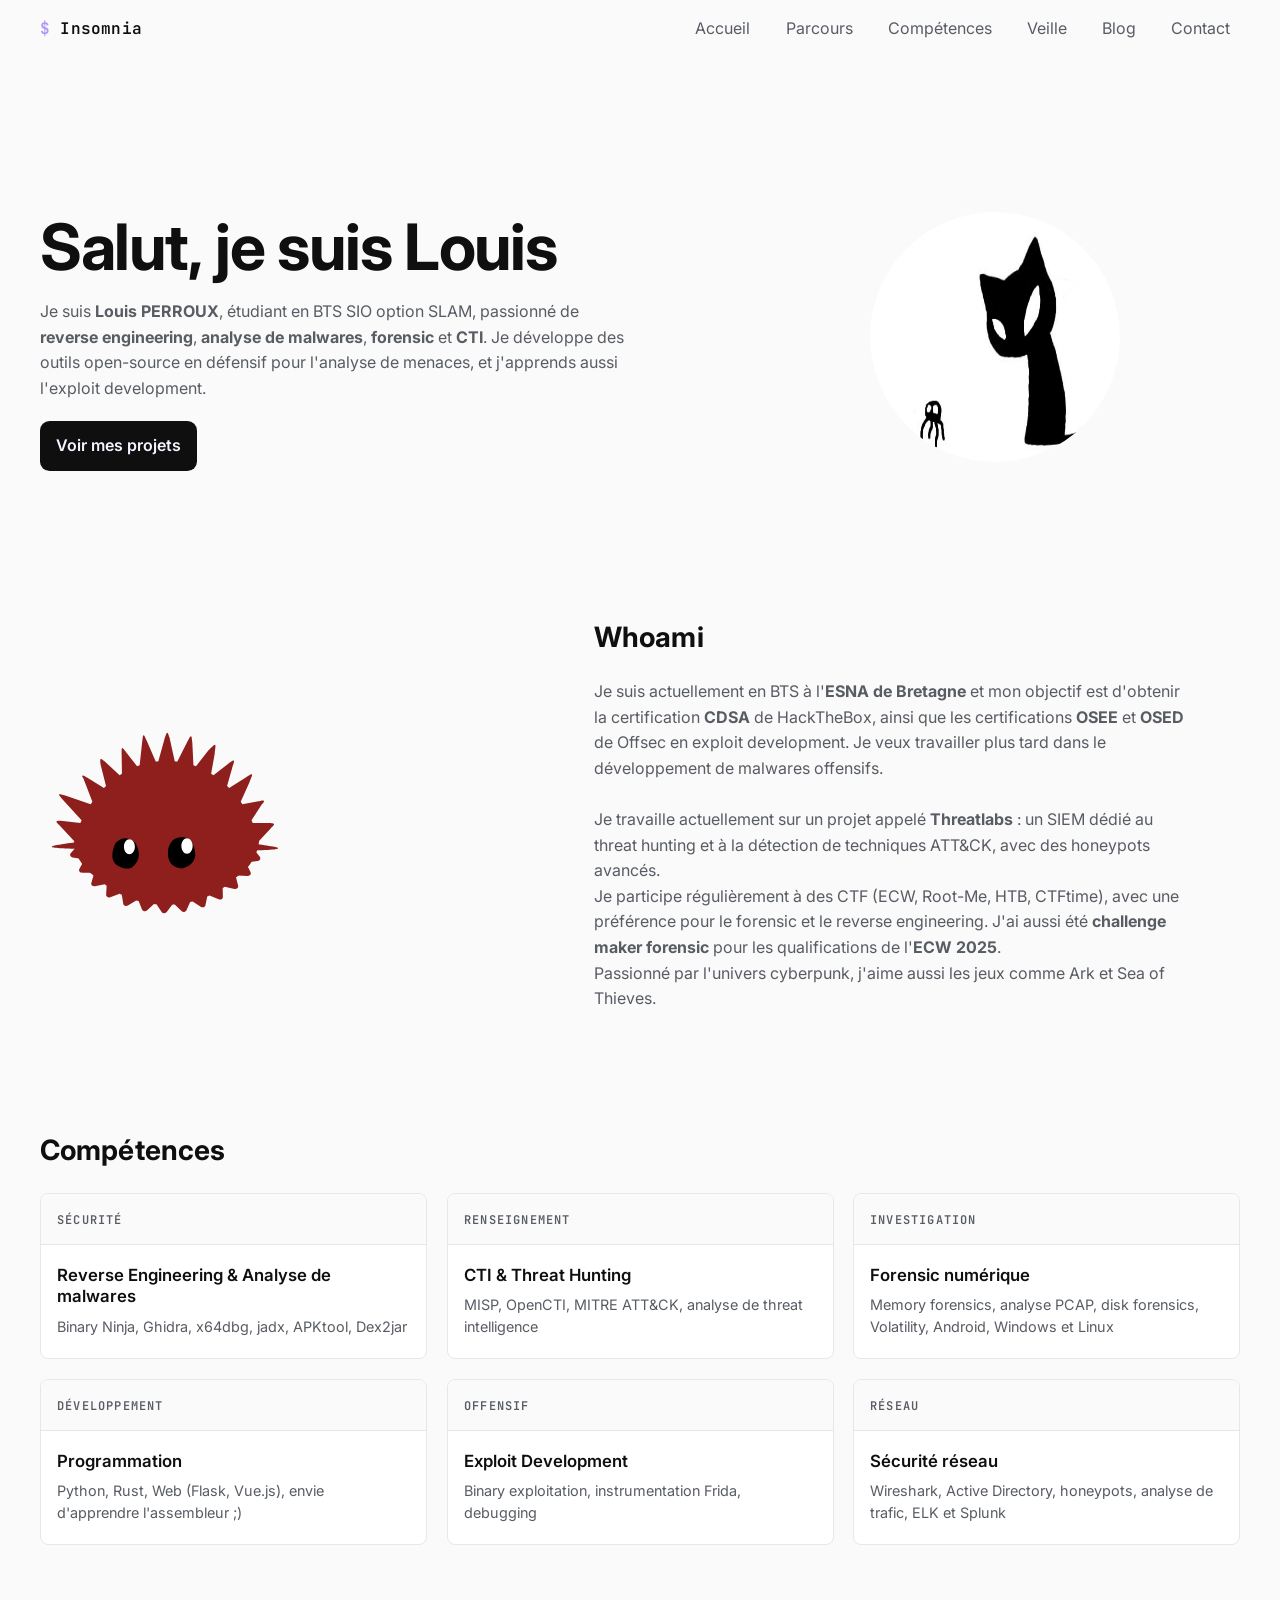
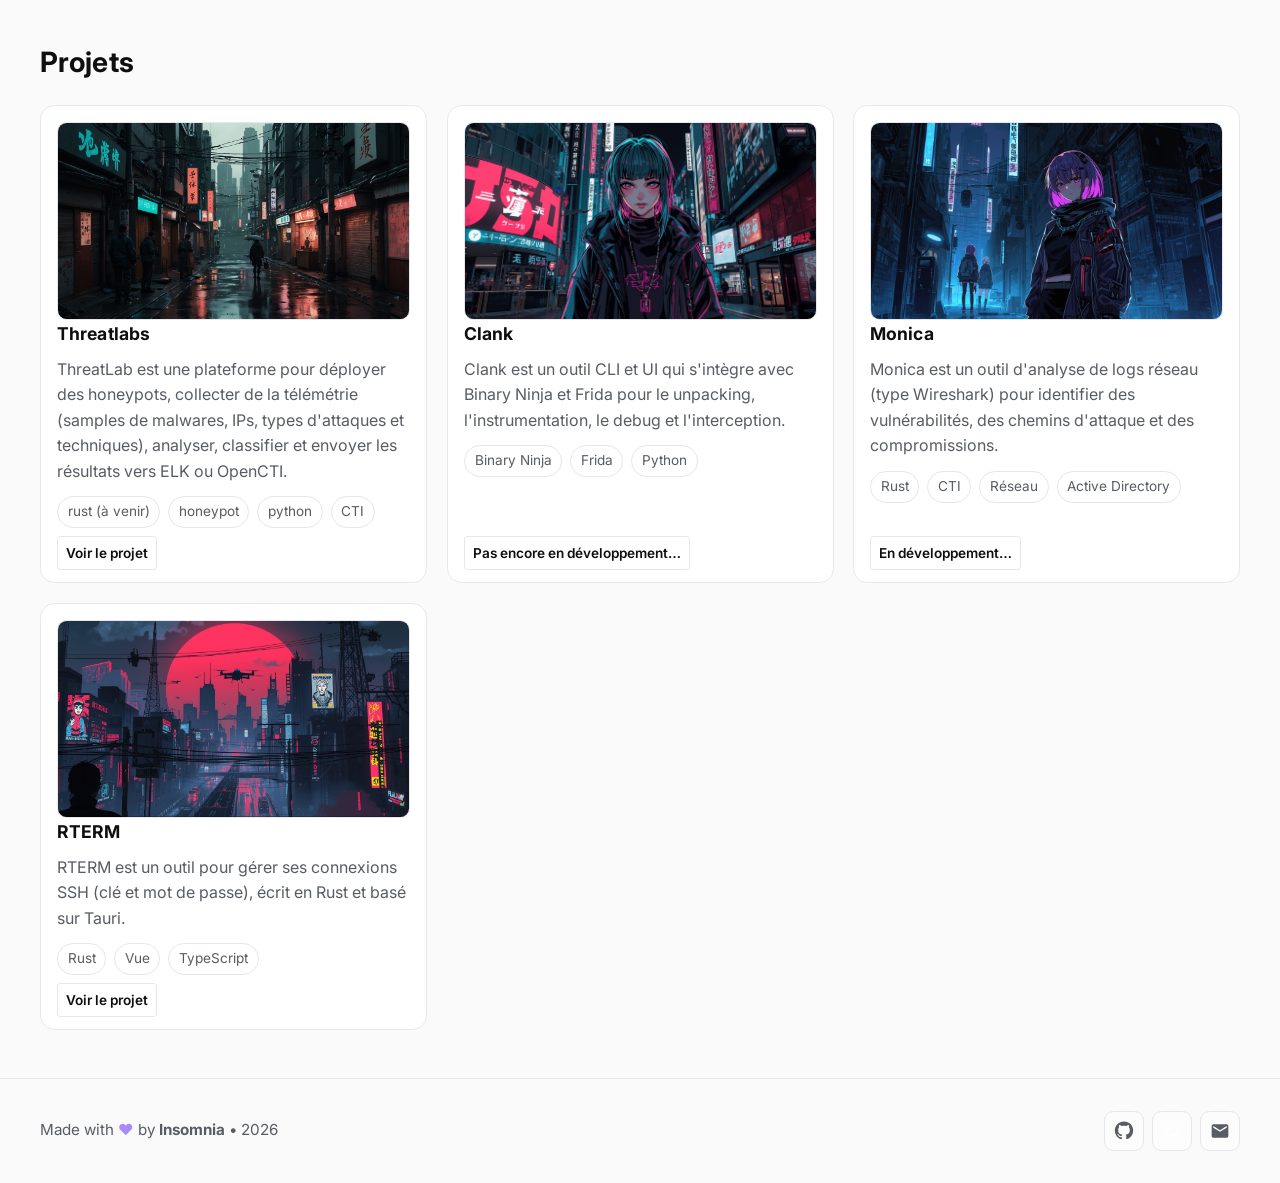
==== commit 4ba0a537: "fix(index): remplace 'Insomnia' par 'Louis' dans le hero" ====
--- a/index.html
+++ b/index.html
@@ -29,7 +29,7 @@
 
   <section id="hero" class="section hero flex-row">
     <div class="container">
-      <h1 class="hero-title reveal" data-animate="letters">Salut, je suis Insomnia</h1>
+      <h1 class="hero-title reveal" data-animate="letters">Salut, je suis Louis</h1>
       <p class="hero-subtitle reveal delay-1">
         Je suis <strong>Louis PERROUX</strong>, étudiant en BTS SIO option SLAM, passionné de
         <strong>reverse engineering</strong>, <strong>analyse de malwares</strong>,
--- a/assets/css/style.css
+++ b/assets/css/style.css
@@ -1199,3 +1199,30 @@
 .tab-panel { display: none; }
 .tab-panel.active { display: block; animation: fadeIn .3s ease; }
 @keyframes fadeIn { from { opacity: 0; transform: translateY(6px); } to { opacity: 1; transform: none; } }
+
+/* Bouton de téléchargement compact (icône au-dessus du texte) */
+.download-btn {
+  display: inline-flex;
+  flex-direction: column;
+  align-items: center;
+  justify-content: center;
+  gap: .35rem;
+  padding: .7rem 1rem;
+  min-width: 130px;
+  background: var(--surface);
+  color: var(--text);
+  border: 1px solid var(--border);
+  border-radius: .5rem;
+  text-decoration: none;
+  font-size: .8rem;
+  font-weight: 600;
+  letter-spacing: .02em;
+  transition: border-color .2s ease, color .2s ease, background .2s ease, transform .15s ease;
+}
+.download-btn:hover {
+  border-color: var(--accent);
+  color: var(--accent);
+  background: var(--surface-hover);
+  transform: translateY(-1px);
+}
+.download-icon { width: 22px; height: 22px; }
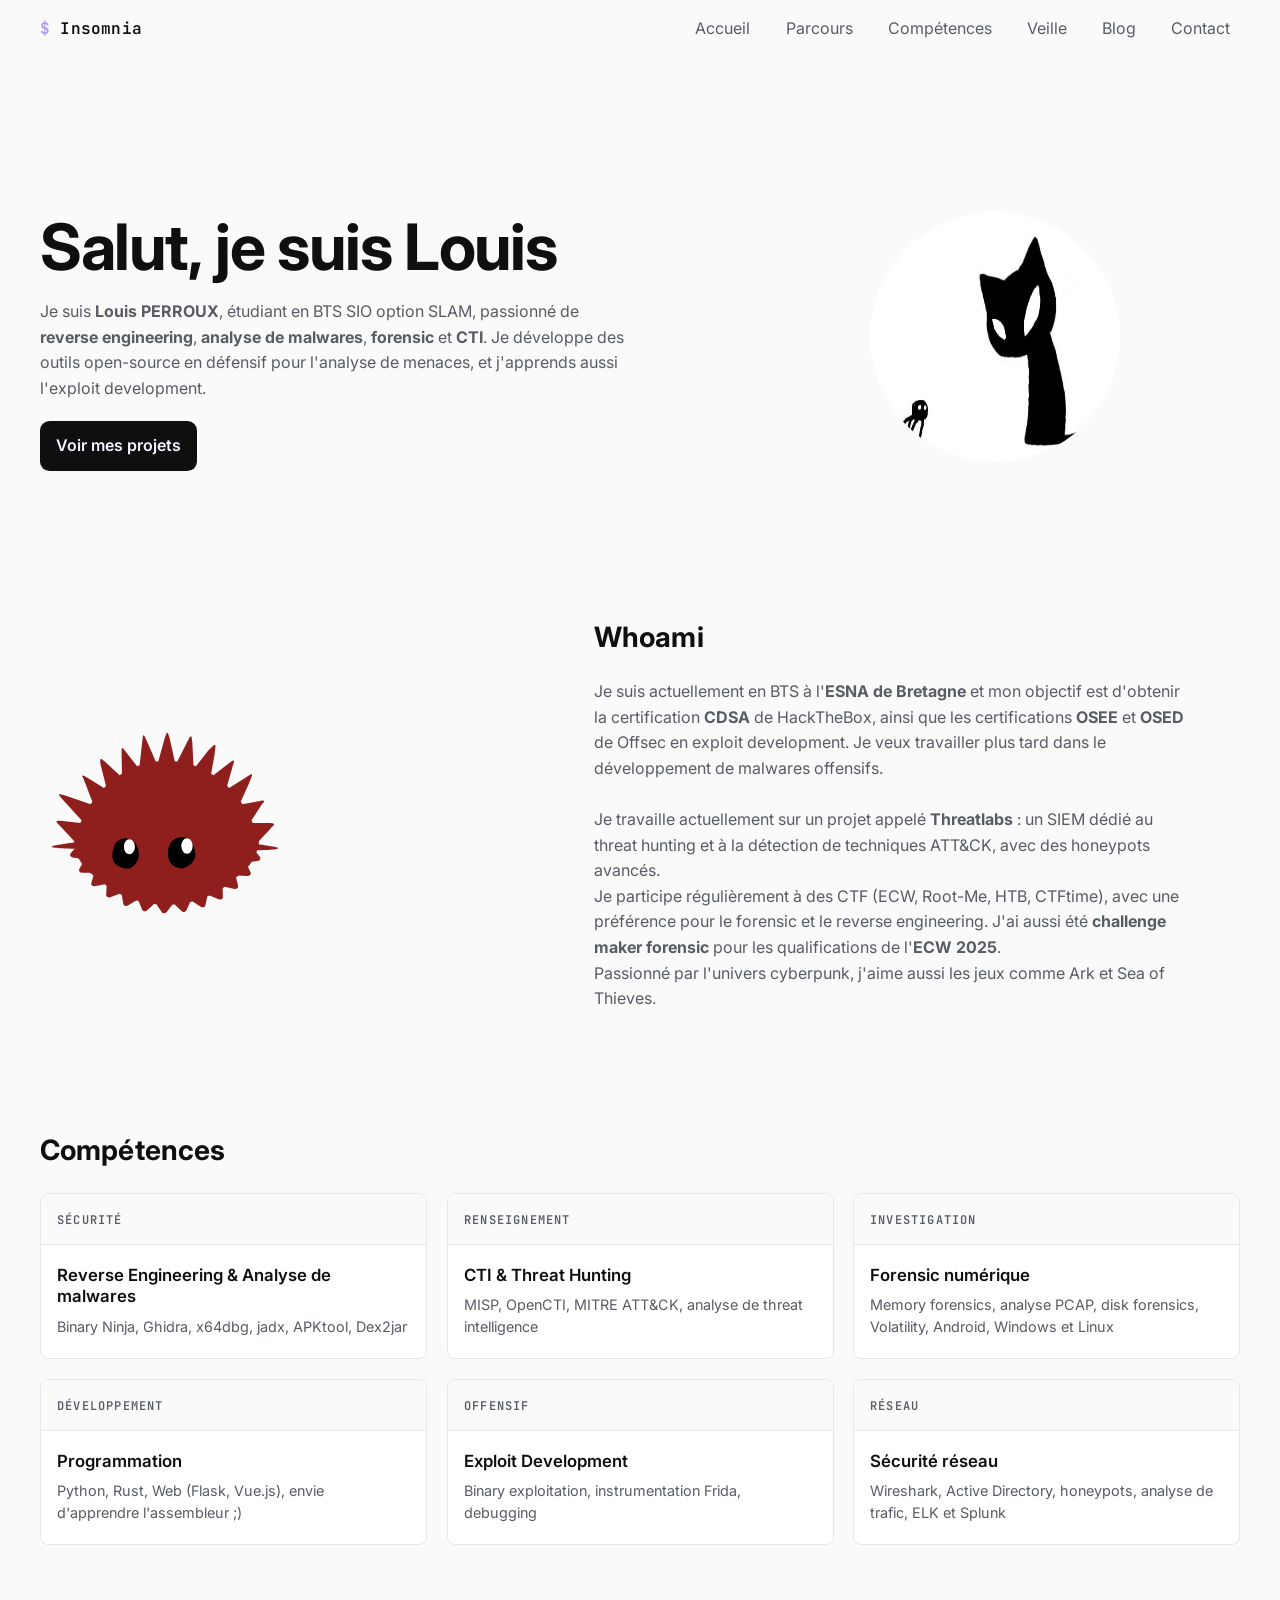
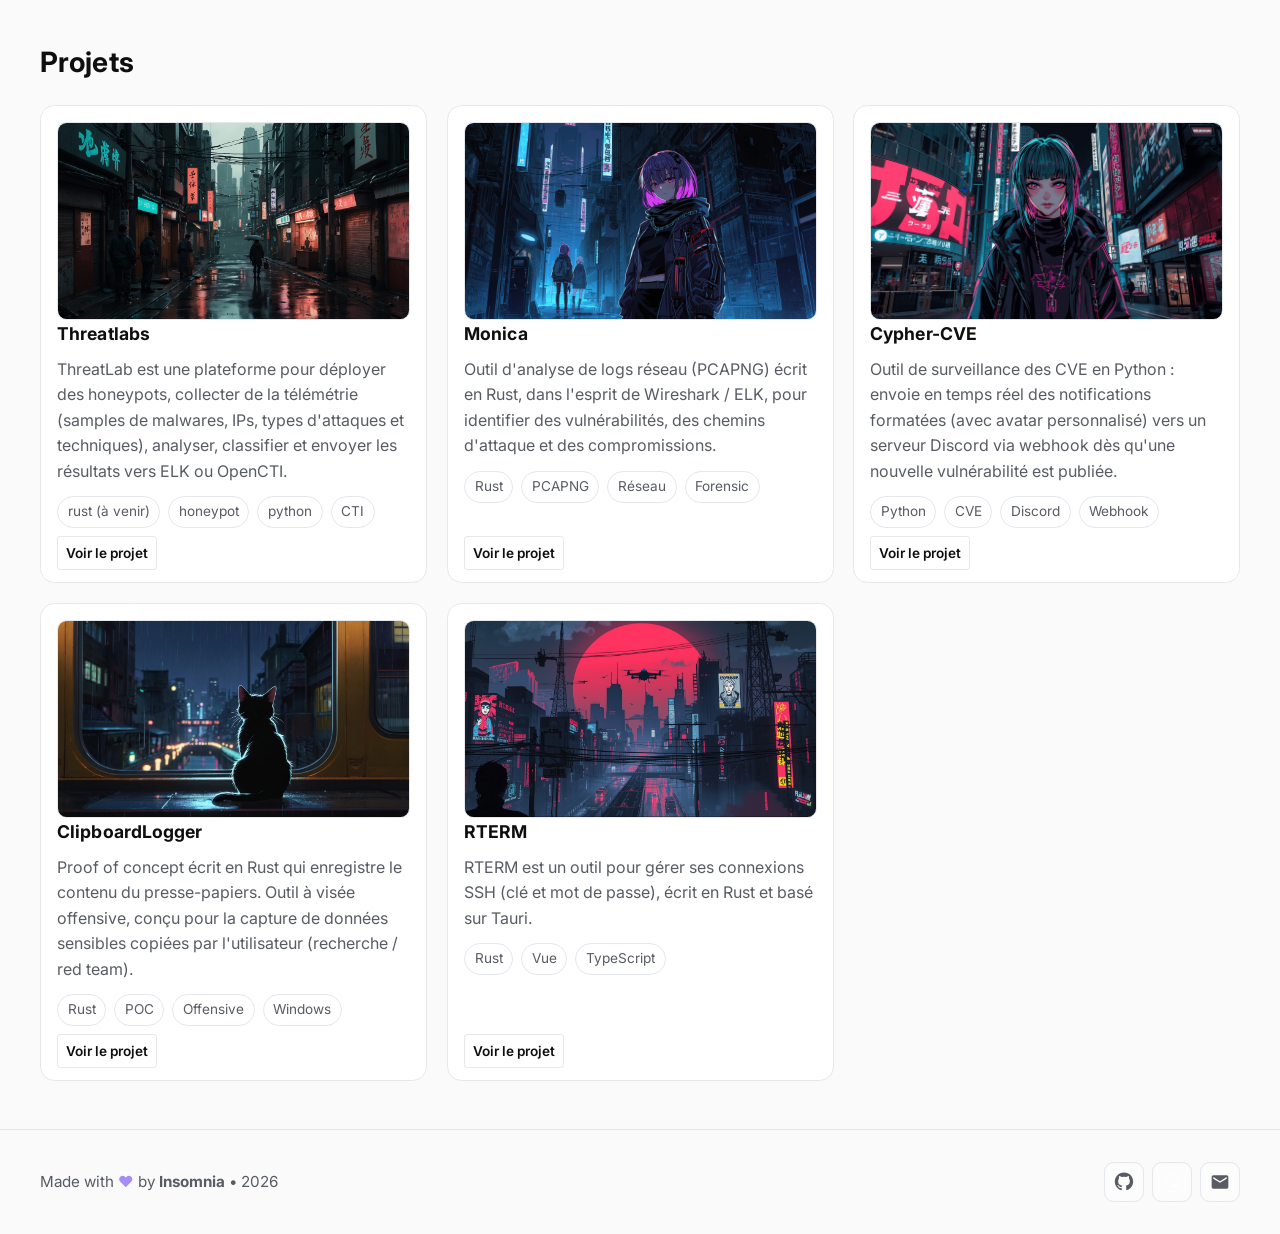
==== commit 29894979: "feat(projets): ajout Monica, Cypher-CVE, ClipboardLogger ; retrait Clank - Monica : lien GitHub réel" ====
--- a/index.html
+++ b/index.html
@@ -137,31 +137,48 @@
 
         <article class="card reveal delay-1">
           <figure class="card-banner">
-            <img src="assets/img/reverse_banner.jpg" loading="lazy" alt="Clank">
-          </figure>
-          <h3>Clank</h3>
-          <p>Clank est un outil CLI et UI qui s'intègre avec Binary Ninja et Frida pour le unpacking,
-            l'instrumentation, le debug et l'interception.</p>
-          <ul class="tags" aria-label="Outils">
-            <li>Binary Ninja</li><li>Frida</li><li>Python</li>
-          </ul>
-          <div class="actions">
-            <a href="#">Pas encore en développement…</a>
+            <img src="assets/img/Monica.jpg" alt="Monica" loading="lazy">
+          </figure>
+          <h3>Monica</h3>
+          <p>Outil d'analyse de logs réseau (PCAPNG) écrit en Rust, dans l'esprit de Wireshark / ELK,
+            pour identifier des vulnérabilités, des chemins d'attaque et des compromissions.</p>
+          <ul class="tags" aria-label="Stack">
+            <li>Rust</li><li>PCAPNG</li><li>Réseau</li><li>Forensic</li>
+          </ul>
+          <div class="actions">
+            <a href="https://github.com/nowzee/Monica" target="_blank" rel="noopener">Voir le projet</a>
           </div>
         </article>
 
         <article class="card reveal delay-2">
           <figure class="card-banner">
-            <img src="assets/img/Monica.jpg" alt="Monica" loading="lazy">
-          </figure>
-          <h3>Monica</h3>
-          <p>Monica est un outil d'analyse de logs réseau (type Wireshark) pour identifier
-            des vulnérabilités, des chemins d'attaque et des compromissions.</p>
-          <ul class="tags" aria-label="Stack">
-            <li>Rust</li><li>CTI</li><li>Réseau</li><li>Active Directory</li>
-          </ul>
-          <div class="actions">
-            <a href="#" aria-label="Monica">En développement…</a>
+            <img src="assets/img/reverse_banner.jpg" alt="Cypher-CVE" loading="lazy">
+          </figure>
+          <h3>Cypher-CVE</h3>
+          <p>Outil de surveillance des CVE en Python : envoie en temps réel des notifications
+            formatées (avec avatar personnalisé) vers un serveur Discord via webhook
+            dès qu'une nouvelle vulnérabilité est publiée.</p>
+          <ul class="tags" aria-label="Stack">
+            <li>Python</li><li>CVE</li><li>Discord</li><li>Webhook</li>
+          </ul>
+          <div class="actions">
+            <a href="https://github.com/nowzee/Cypher-CVE" target="_blank" rel="noopener">Voir le projet</a>
+          </div>
+        </article>
+
+        <article class="card reveal">
+          <figure class="card-banner">
+            <img src="assets/img/forensic_cat.jpg" alt="ClipboardLogger" loading="lazy">
+          </figure>
+          <h3>ClipboardLogger</h3>
+          <p>Proof of concept écrit en Rust qui enregistre le contenu du presse-papiers.
+            Outil à visée offensive, conçu pour la capture de données sensibles
+            copiées par l'utilisateur (recherche / red team).</p>
+          <ul class="tags" aria-label="Stack">
+            <li>Rust</li><li>POC</li><li>Offensive</li><li>Windows</li>
+          </ul>
+          <div class="actions">
+            <a href="https://github.com/nowzee/ClipboardLogger" target="_blank" rel="noopener">Voir le projet</a>
           </div>
         </article>
 
